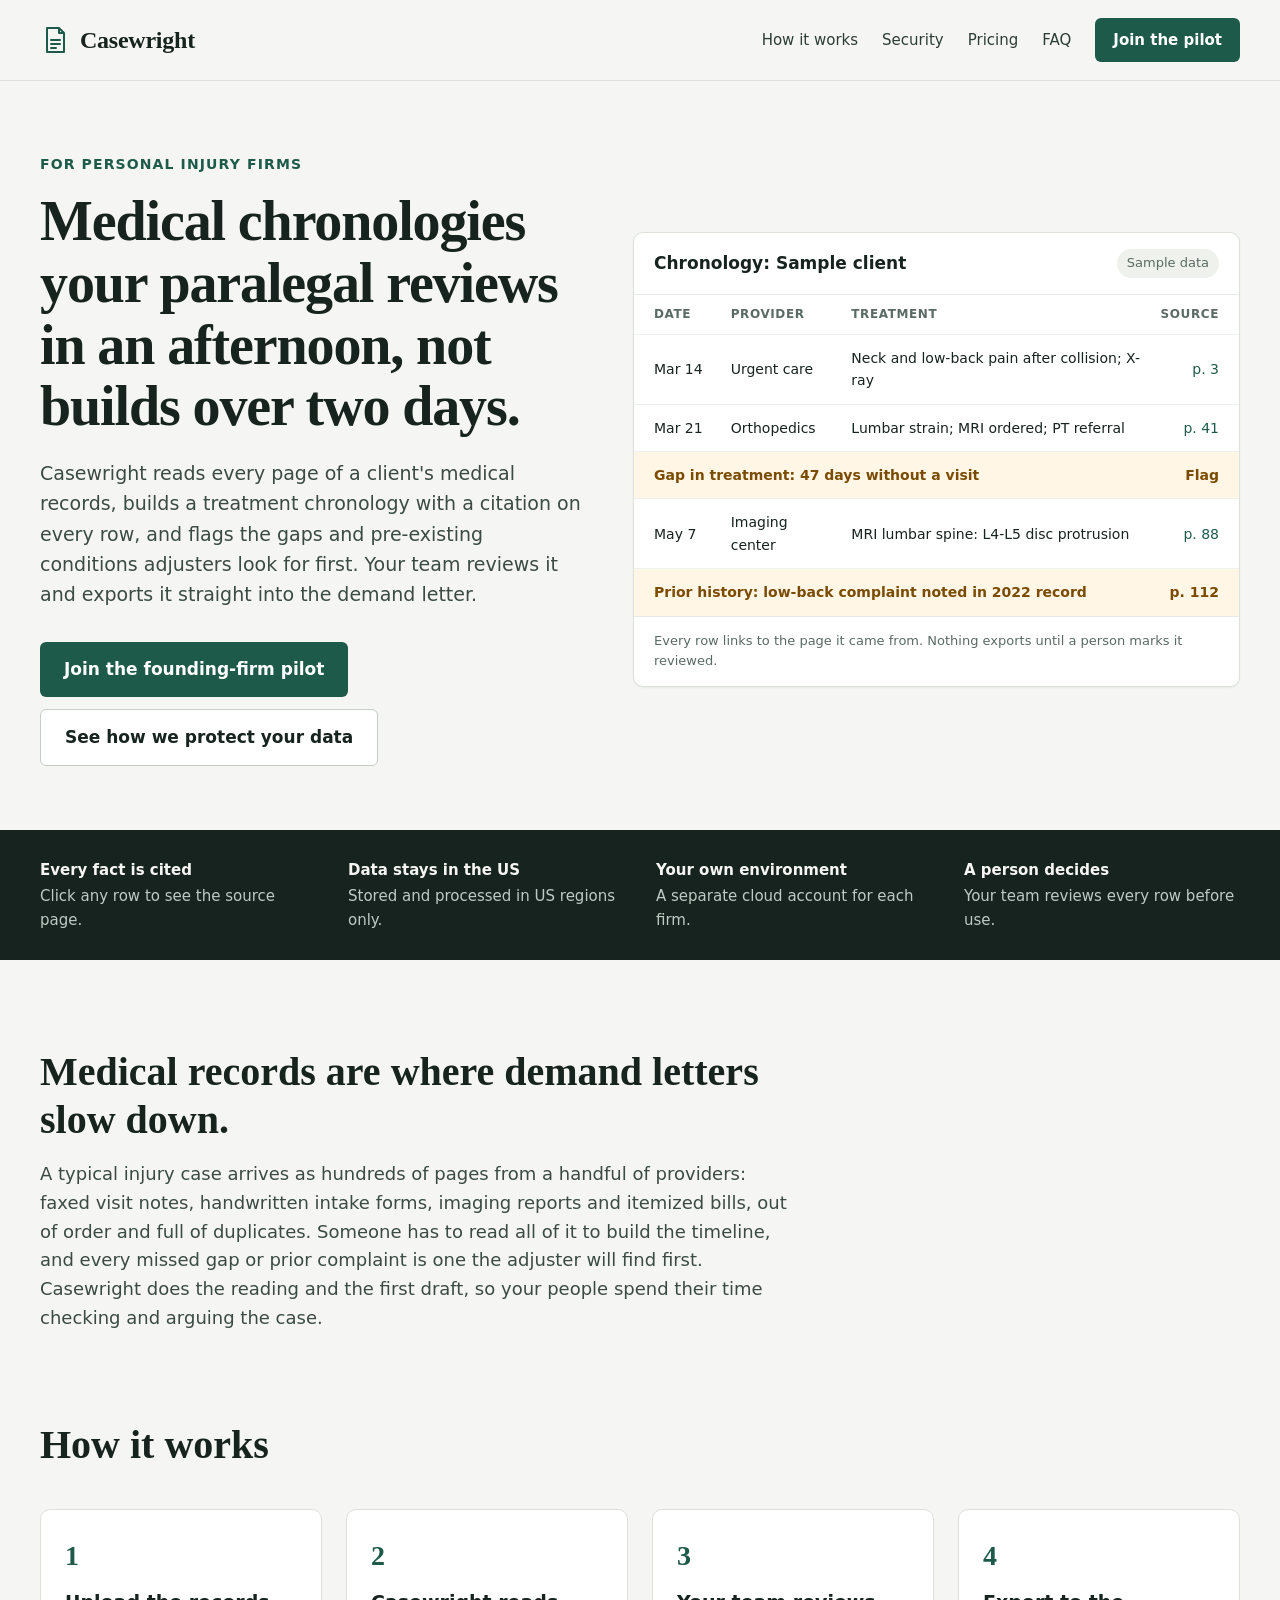
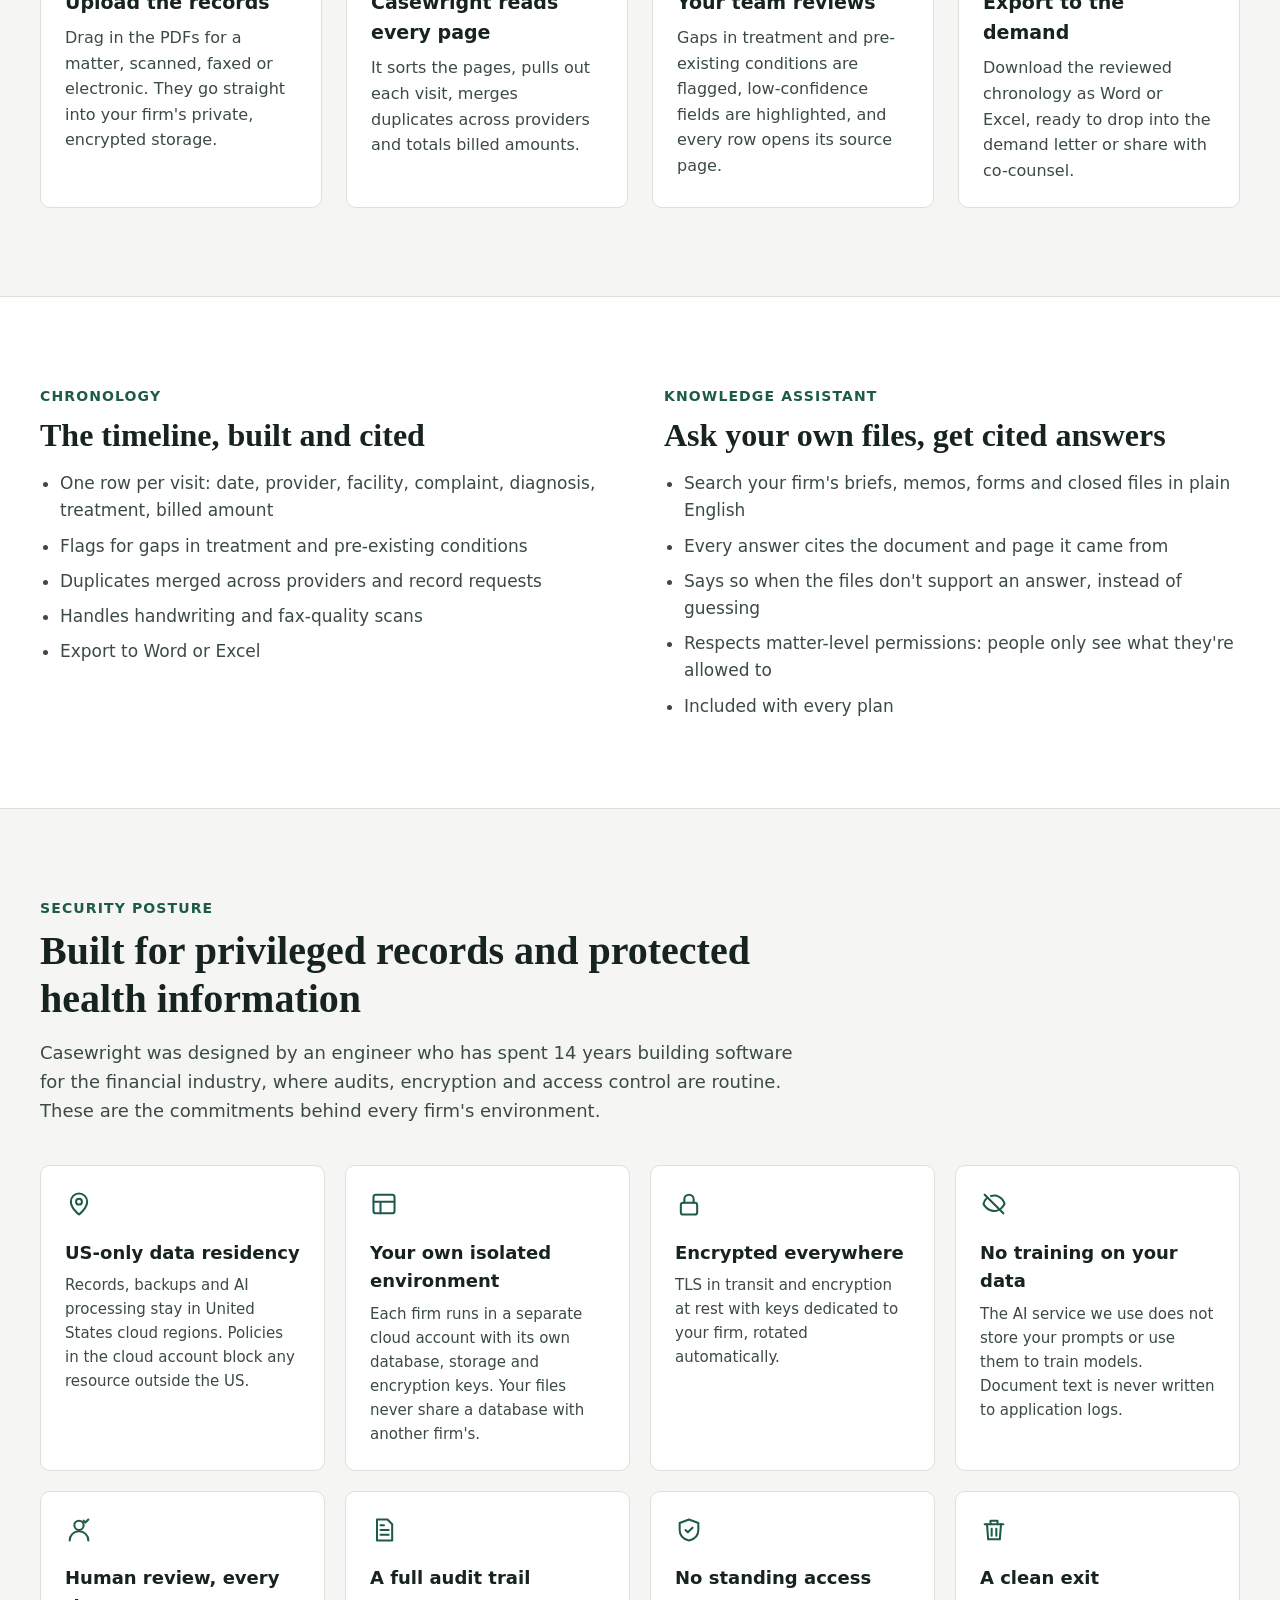
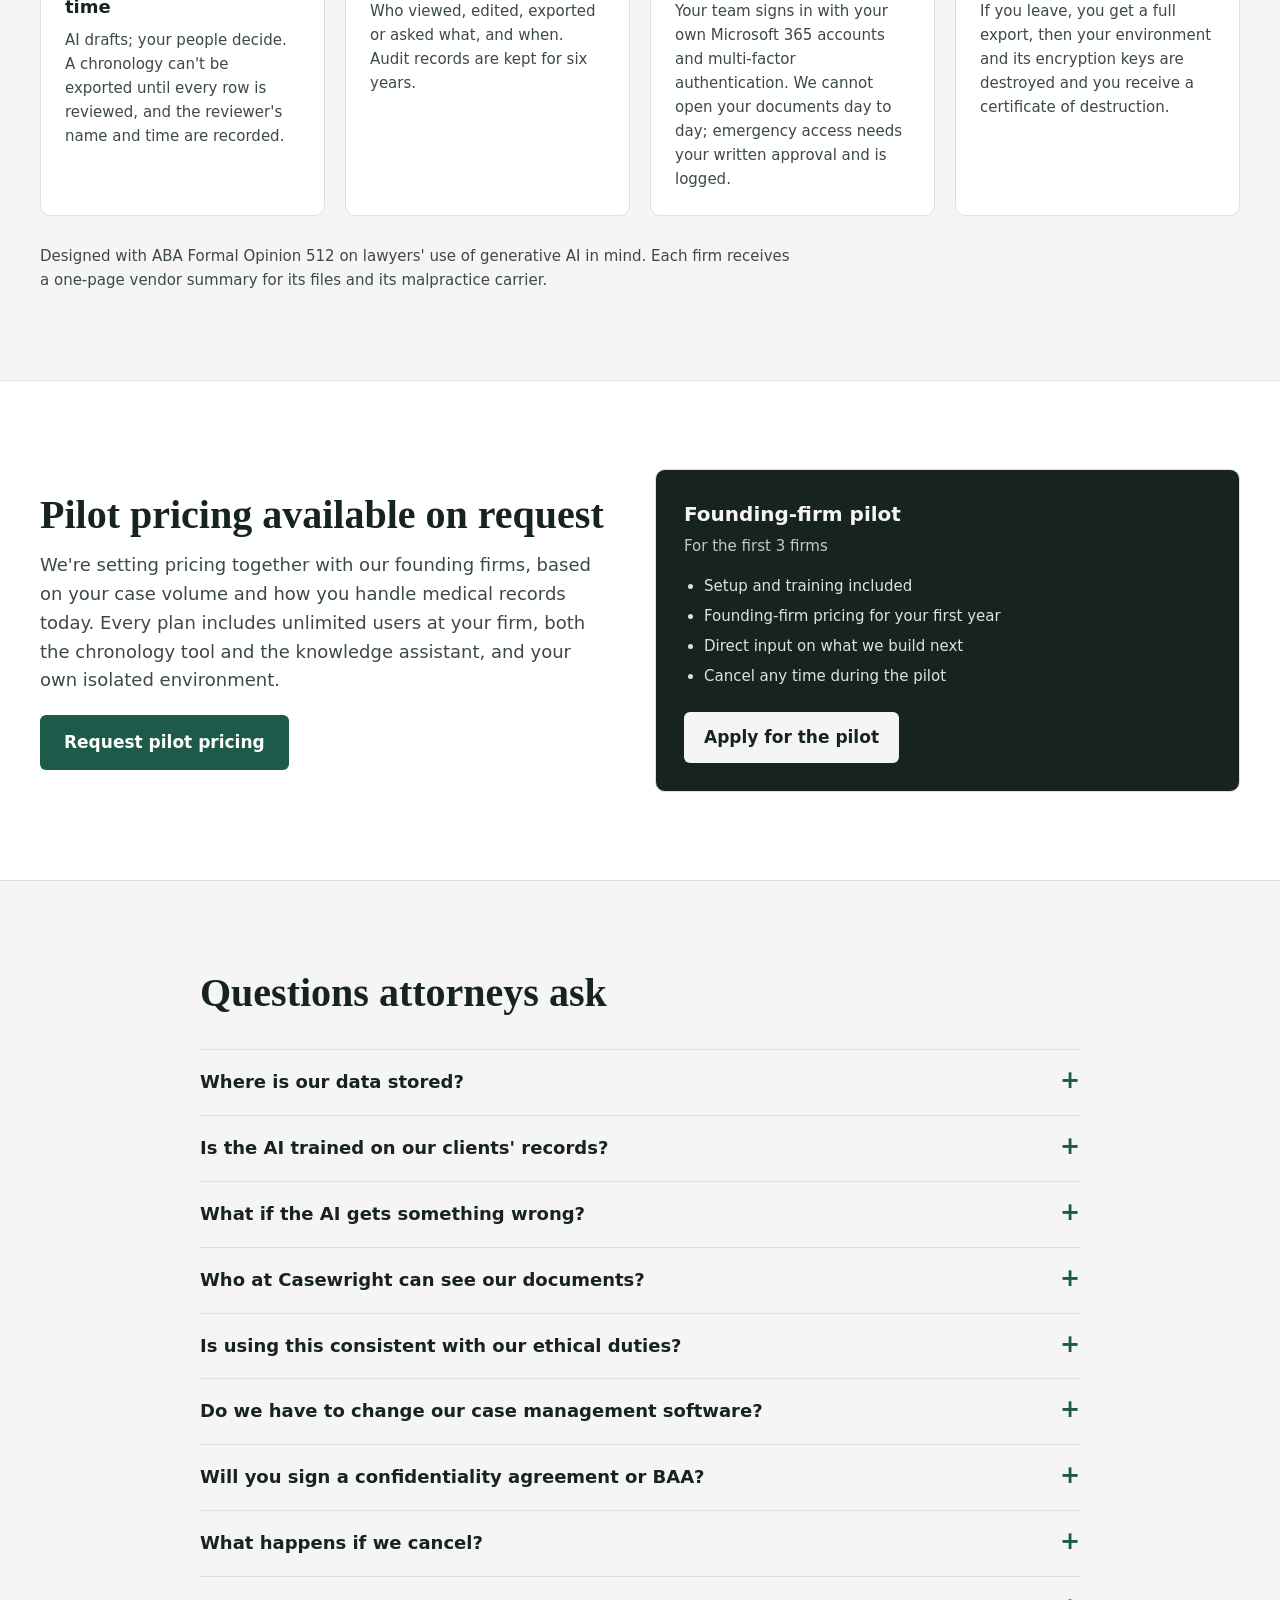
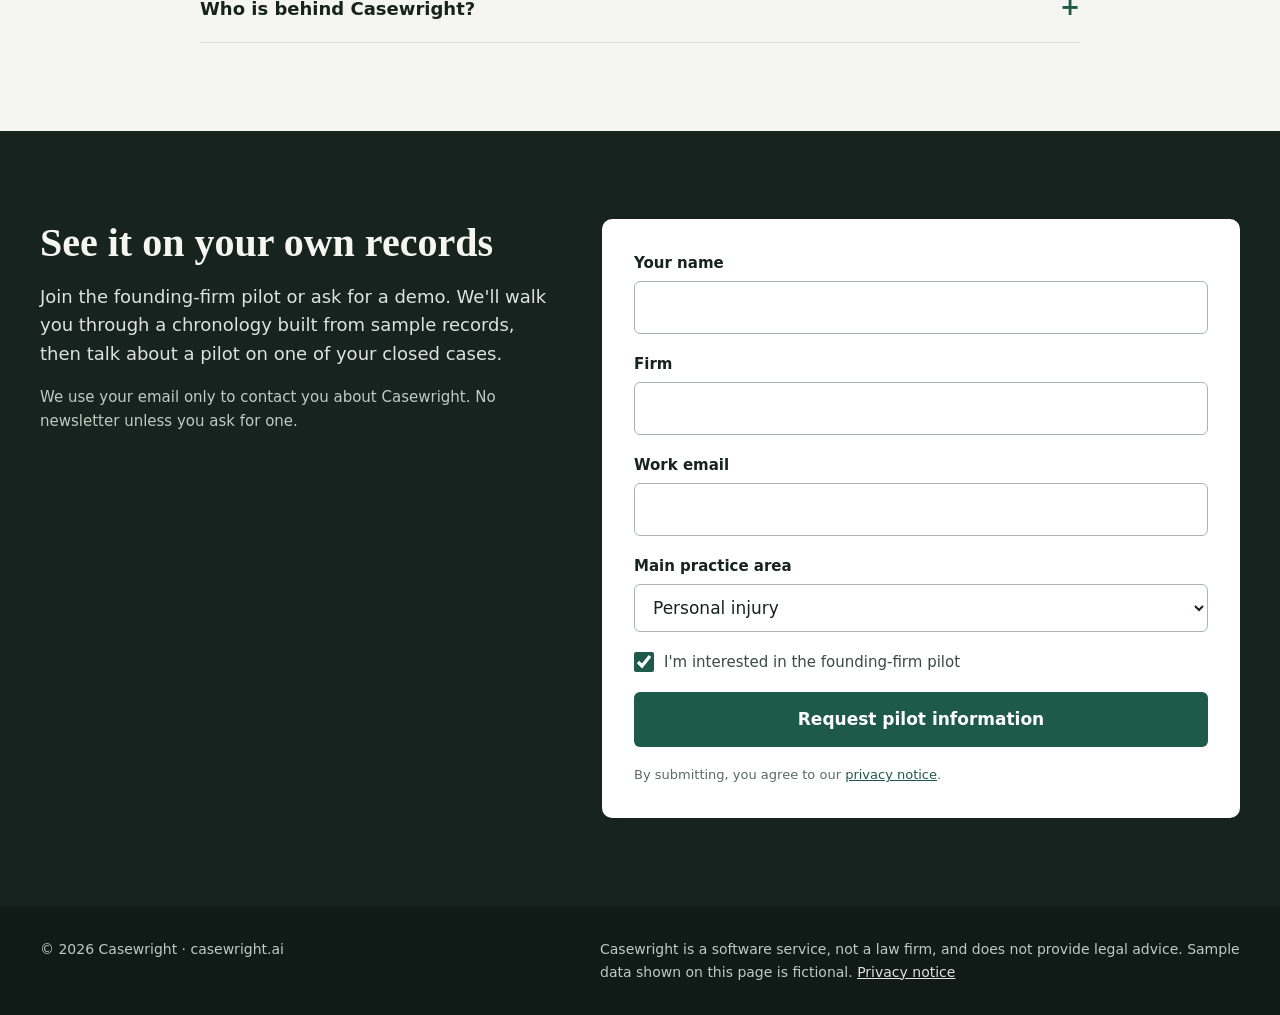
==== index.html @ 988815c7 "Casewright landing page Co-Authored-By: Claude Opus 5.5 (1M context) <noreply@anthropic.com>" ====
<!doctype html>
<html lang="en">
<head>
<meta charset="utf-8">
<meta name="viewport" content="width=device-width, initial-scale=1">
<title>Casewright: medical chronologies for personal injury firms</title>
<meta name="description" content="Casewright turns medical records into a reviewed, cited treatment chronology for personal injury firms, with a private knowledge assistant over your firm's own files. US-only data, an isolated environment per firm.">
<meta http-equiv="Content-Security-Policy" content="default-src 'self'; script-src 'self'; style-src 'self' 'unsafe-inline' https://fonts.googleapis.com; font-src https://fonts.gstatic.com; img-src 'self' data:; connect-src https://formspree.io; form-action https://formspree.io; base-uri 'self'; object-src 'none'; upgrade-insecure-requests">
<meta name="referrer" content="strict-origin-when-cross-origin">
<link rel="canonical" href="https://casewright.ai/">
<link rel="icon" href="assets/favicon.svg" type="image/svg+xml">
<meta property="og:type" content="website">
<meta property="og:url" content="https://casewright.ai/">
<meta property="og:title" content="Casewright: medical chronologies for personal injury firms">
<meta property="og:description" content="A cited, reviewed treatment chronology from your client's medical records, in your firm's own US-only environment.">
<meta name="twitter:card" content="summary">
<link rel="preconnect" href="https://fonts.googleapis.com">
<link rel="preconnect" href="https://fonts.gstatic.com" crossorigin>
<link rel="stylesheet" href="https://fonts.googleapis.com/css2?family=IBM+Plex+Sans:wght@400;500;600&amp;family=IBM+Plex+Serif:wght@500;600&amp;display=swap">
<link rel="stylesheet" href="assets/site.css">
<script src="assets/site.js" defer></script>
</head>
<body>
<a class="skip" href="#top">Skip to content</a>
<div style="width: 100%; min-height: 100vh; background: #F5F6F3; color: #17231F; font-size: 17px; line-height: 1.6">

<!-- Header -->
<header style="background: #F5F6F3; border-bottom: 1px solid #DCE1DA">
<nav aria-label="Main" style="max-width: 1200px; margin: 0 auto; padding: 18px 24px; display: flex; flex-wrap: wrap; align-items: center; justify-content: space-between; gap: 16px">
<a href="#top" style="display: flex; align-items: center; gap: 10px; text-decoration: none; color: #17231F">
<svg width="30" height="30" viewBox="0 0 30 30" fill="none" aria-hidden="true"><path d="M7 3 H19 L24 8 V27 H7 Z" stroke="#1E5A49" stroke-width="2" stroke-linejoin="round"></path><path d="M19 3 V8 H24" stroke="#1E5A49" stroke-width="2" stroke-linejoin="round"></path><path d="M11 15 H20 M11 19 H20 M11 23 H16" stroke="#1E5A49" stroke-width="2" stroke-linecap="round"></path></svg>
<span style="font-family: 'IBM Plex Serif', Georgia, serif; font-size: 24px; font-weight: 600; letter-spacing: -0.01em">Casewright</span>
</a>
<div style="display: flex; flex-wrap: wrap; align-items: center; gap: 8px 24px; font-size: 15px">
<a href="#how" style="text-decoration: none; color: #2E3D38">How it works</a>
<a href="#security" style="text-decoration: none; color: #2E3D38">Security</a>
<a href="#pricing" style="text-decoration: none; color: #2E3D38">Pricing</a>
<a href="#faq" style="text-decoration: none; color: #2E3D38">FAQ</a>
<a href="#signup" style="text-decoration: none; background: #1E5A49; color: #FFFFFF; padding: 10px 18px; border-radius: 6px; font-weight: 600; min-height: 24px">Join the pilot</a>
</div>
</nav>
</header>

<main id="top">

<!-- Hero -->
<section style="max-width: 1200px; margin: 0 auto; padding: 72px 24px 64px; display: flex; flex-wrap: wrap; gap: 48px; align-items: center">
<div style="flex: 1 1 460px; min-width: 0">
<p style="margin: 0 0 16px; font-size: 14px; font-weight: 600; letter-spacing: 0.08em; text-transform: uppercase; color: #1E5A49">For personal injury firms</p>
<h1 style="margin: 0 0 20px; font-family: 'IBM Plex Serif', Georgia, serif; font-size: clamp(36px, 5vw, 56px); line-height: 1.1; font-weight: 600; letter-spacing: -0.02em">Medical chronologies your paralegal reviews in an afternoon, not builds over two days.</h1>
<p style="margin: 0 0 32px; font-size: 19px; color: #3B4A45; max-width: 560px">Casewright reads every page of a client's medical records, builds a treatment chronology with a citation on every row, and flags the gaps and pre-existing conditions adjusters look for first. Your team reviews it and exports it straight into the demand letter.</p>
<div style="display: flex; flex-wrap: wrap; gap: 12px">
<a href="#signup" style="text-decoration: none; background: #1E5A49; color: #FFFFFF; padding: 14px 24px; border-radius: 6px; font-weight: 600; font-size: 17px">Join the founding-firm pilot</a>
<a href="#security" style="text-decoration: none; background: #FFFFFF; color: #17231F; border: 1px solid #C5CDC6; padding: 14px 24px; border-radius: 6px; font-weight: 600; font-size: 17px">See how we protect your data</a>
</div>
</div>

<!-- Sample chronology card -->
<div style="flex: 1 1 520px; min-width: 0; background: #FFFFFF; border: 1px solid #DCE1DA; border-radius: 10px; box-shadow: 0 1px 2px rgba(23,35,31,0.06)">
<div style="display: flex; flex-wrap: wrap; justify-content: space-between; align-items: center; gap: 8px; padding: 16px 20px; border-bottom: 1px solid #E6EAE4">
<div style="font-weight: 600">Chronology: Sample client</div>
<div style="font-size: 13px; color: #5A6A64; background: #EEF1EC; padding: 4px 10px; border-radius: 999px">Sample data</div>
</div>
<div style="overflow-x: auto">
<table style="width: 100%; border-collapse: collapse; font-size: 14px; min-width: 520px">
<thead>
<tr style="text-align: left; color: #5A6A64; font-size: 12px; text-transform: uppercase; letter-spacing: 0.05em">
<th scope="col" style="padding: 10px 20px; font-weight: 600">Date</th>
<th scope="col" style="padding: 10px 8px; font-weight: 600">Provider</th>
<th scope="col" style="padding: 10px 8px; font-weight: 600">Treatment</th>
<th scope="col" style="padding: 10px 20px 10px 8px; font-weight: 600; text-align: right">Source</th>
</tr>
</thead>
<tbody>
<tr style="border-top: 1px solid #EEF1EC">
<td style="padding: 12px 20px; white-space: nowrap">Mar 14</td>
<td style="padding: 12px 8px">Urgent care</td>
<td style="padding: 12px 8px">Neck and low-back pain after collision; X-ray</td>
<td style="padding: 12px 20px 12px 8px; text-align: right; color: #1E5A49; white-space: nowrap">p. 3</td>
</tr>
<tr style="border-top: 1px solid #EEF1EC">
<td style="padding: 12px 20px; white-space: nowrap">Mar 21</td>
<td style="padding: 12px 8px">Orthopedics</td>
<td style="padding: 12px 8px">Lumbar strain; MRI ordered; PT referral</td>
<td style="padding: 12px 20px 12px 8px; text-align: right; color: #1E5A49; white-space: nowrap">p. 41</td>
</tr>
<tr style="border-top: 1px solid #EEF1EC; background: #FFF6E5">
<td style="padding: 12px 20px; white-space: nowrap; color: #7A4B00; font-weight: 600" colspan="3">Gap in treatment: 47 days without a visit</td>
<td style="padding: 12px 20px 12px 8px; text-align: right; color: #7A4B00; white-space: nowrap; font-weight: 600">Flag</td>
</tr>
<tr style="border-top: 1px solid #EEF1EC">
<td style="padding: 12px 20px; white-space: nowrap">May 7</td>
<td style="padding: 12px 8px">Imaging center</td>
<td style="padding: 12px 8px">MRI lumbar spine: L4-L5 disc protrusion</td>
<td style="padding: 12px 20px 12px 8px; text-align: right; color: #1E5A49; white-space: nowrap">p. 88</td>
</tr>
<tr style="border-top: 1px solid #EEF1EC; background: #FFF6E5">
<td style="padding: 12px 20px; white-space: nowrap; color: #7A4B00; font-weight: 600" colspan="3">Prior history: low-back complaint noted in 2022 record</td>
<td style="padding: 12px 20px 12px 8px; text-align: right; color: #7A4B00; white-space: nowrap; font-weight: 600">p. 112</td>
</tr>
</tbody>
</table>
</div>
<div style="padding: 14px 20px; border-top: 1px solid #E6EAE4; font-size: 13px; color: #5A6A64">Every row links to the page it came from. Nothing exports until a person marks it reviewed.</div>
</div>
</section>

<!-- Principles strip -->
<section aria-label="Principles" style="background: #17231F; color: #F5F6F3">
<div style="max-width: 1200px; margin: 0 auto; padding: 28px 24px; display: grid; grid-template-columns: repeat(auto-fit, minmax(220px, 1fr)); gap: 20px 32px; font-size: 15px">
<div><div style="font-weight: 600; margin-bottom: 2px">Every fact is cited</div><div style="color: #BFCAC5">Click any row to see the source page.</div></div>
<div><div style="font-weight: 600; margin-bottom: 2px">Data stays in the US</div><div style="color: #BFCAC5">Stored and processed in US regions only.</div></div>
<div><div style="font-weight: 600; margin-bottom: 2px">Your own environment</div><div style="color: #BFCAC5">A separate cloud account for each firm.</div></div>
<div><div style="font-weight: 600; margin-bottom: 2px">A person decides</div><div style="color: #BFCAC5">Your team reviews every row before use.</div></div>
</div>
</section>

<!-- Problem -->
<section style="max-width: 1200px; margin: 0 auto; padding: 88px 24px 24px">
<div style="max-width: 760px">
<h2 style="margin: 0 0 16px; font-family: 'IBM Plex Serif', Georgia, serif; font-size: clamp(28px, 3.5vw, 40px); line-height: 1.2; font-weight: 600">Medical records are where demand letters slow down.</h2>
<p style="margin: 0; font-size: 18px; color: #3B4A45">A typical injury case arrives as hundreds of pages from a handful of providers: faxed visit notes, handwritten intake forms, imaging reports and itemized bills, out of order and full of duplicates. Someone has to read all of it to build the timeline, and every missed gap or prior complaint is one the adjuster will find first. Casewright does the reading and the first draft, so your people spend their time checking and arguing the case.</p>
</div>
</section>

<!-- How it works -->
<section id="how" style="max-width: 1200px; margin: 0 auto; padding: 64px 24px 88px">
<h2 style="margin: 0 0 40px; font-family: 'IBM Plex Serif', Georgia, serif; font-size: clamp(28px, 3.5vw, 40px); line-height: 1.2; font-weight: 600">How it works</h2>
<ol style="list-style: none; margin: 0; padding: 0; display: grid; grid-template-columns: repeat(auto-fit, minmax(240px, 1fr)); gap: 24px">
<li style="background: #FFFFFF; border: 1px solid #DCE1DA; border-radius: 10px; padding: 24px">
<div style="font-family: 'IBM Plex Serif', Georgia, serif; font-size: 28px; color: #1E5A49; font-weight: 600; margin-bottom: 8px">1</div>
<h3 style="margin: 0 0 8px; font-size: 19px; font-weight: 600">Upload the records</h3>
<p style="margin: 0; color: #3B4A45; font-size: 16px">Drag in the PDFs for a matter, scanned, faxed or electronic. They go straight into your firm's private, encrypted storage.</p>
</li>
<li style="background: #FFFFFF; border: 1px solid #DCE1DA; border-radius: 10px; padding: 24px">
<div style="font-family: 'IBM Plex Serif', Georgia, serif; font-size: 28px; color: #1E5A49; font-weight: 600; margin-bottom: 8px">2</div>
<h3 style="margin: 0 0 8px; font-size: 19px; font-weight: 600">Casewright reads every page</h3>
<p style="margin: 0; color: #3B4A45; font-size: 16px">It sorts the pages, pulls out each visit, merges duplicates across providers and totals billed amounts.</p>
</li>
<li style="background: #FFFFFF; border: 1px solid #DCE1DA; border-radius: 10px; padding: 24px">
<div style="font-family: 'IBM Plex Serif', Georgia, serif; font-size: 28px; color: #1E5A49; font-weight: 600; margin-bottom: 8px">3</div>
<h3 style="margin: 0 0 8px; font-size: 19px; font-weight: 600">Your team reviews</h3>
<p style="margin: 0; color: #3B4A45; font-size: 16px">Gaps in treatment and pre-existing conditions are flagged, low-confidence fields are highlighted, and every row opens its source page.</p>
</li>
<li style="background: #FFFFFF; border: 1px solid #DCE1DA; border-radius: 10px; padding: 24px">
<div style="font-family: 'IBM Plex Serif', Georgia, serif; font-size: 28px; color: #1E5A49; font-weight: 600; margin-bottom: 8px">4</div>
<h3 style="margin: 0 0 8px; font-size: 19px; font-weight: 600">Export to the demand</h3>
<p style="margin: 0; color: #3B4A45; font-size: 16px">Download the reviewed chronology as Word or Excel, ready to drop into the demand letter or share with co-counsel.</p>
</li>
</ol>
</section>

<!-- Two products -->
<section style="background: #FFFFFF; border-top: 1px solid #DCE1DA; border-bottom: 1px solid #DCE1DA">
<div style="max-width: 1200px; margin: 0 auto; padding: 88px 24px; display: grid; grid-template-columns: repeat(auto-fit, minmax(320px, 1fr)); gap: 48px">
<div>
<p style="margin: 0 0 8px; font-size: 14px; font-weight: 600; letter-spacing: 0.08em; text-transform: uppercase; color: #1E5A49">Chronology</p>
<h2 style="margin: 0 0 16px; font-family: 'IBM Plex Serif', Georgia, serif; font-size: 32px; line-height: 1.2; font-weight: 600">The timeline, built and cited</h2>
<ul style="margin: 0; padding: 0 0 0 20px; color: #3B4A45; display: flex; flex-direction: column; gap: 8px">
<li>One row per visit: date, provider, facility, complaint, diagnosis, treatment, billed amount</li>
<li>Flags for gaps in treatment and pre-existing conditions</li>
<li>Duplicates merged across providers and record requests</li>
<li>Handles handwriting and fax-quality scans</li>
<li>Export to Word or Excel</li>
</ul>
</div>
<div>
<p style="margin: 0 0 8px; font-size: 14px; font-weight: 600; letter-spacing: 0.08em; text-transform: uppercase; color: #1E5A49">Knowledge assistant</p>
<h2 style="margin: 0 0 16px; font-family: 'IBM Plex Serif', Georgia, serif; font-size: 32px; line-height: 1.2; font-weight: 600">Ask your own files, get cited answers</h2>
<ul style="margin: 0; padding: 0 0 0 20px; color: #3B4A45; display: flex; flex-direction: column; gap: 8px">
<li>Search your firm's briefs, memos, forms and closed files in plain English</li>
<li>Every answer cites the document and page it came from</li>
<li>Says so when the files don't support an answer, instead of guessing</li>
<li>Respects matter-level permissions: people only see what they're allowed to</li>
<li>Included with every plan</li>
</ul>
</div>
</div>
</section>

<!-- Security -->
<section id="security" style="max-width: 1200px; margin: 0 auto; padding: 88px 24px">
<div style="max-width: 760px; margin-bottom: 40px">
<p style="margin: 0 0 8px; font-size: 14px; font-weight: 600; letter-spacing: 0.08em; text-transform: uppercase; color: #1E5A49">Security posture</p>
<h2 style="margin: 0 0 16px; font-family: 'IBM Plex Serif', Georgia, serif; font-size: clamp(28px, 3.5vw, 40px); line-height: 1.2; font-weight: 600">Built for privileged records and protected health information</h2>
<p style="margin: 0; font-size: 18px; color: #3B4A45">Casewright was designed by an engineer who has spent 14 years building software for the financial industry, where audits, encryption and access control are routine. These are the commitments behind every firm's environment.</p>
</div>
<div style="display: grid; grid-template-columns: repeat(auto-fit, minmax(260px, 1fr)); gap: 20px">
<div style="background: #FFFFFF; border: 1px solid #DCE1DA; border-radius: 10px; padding: 24px">
<svg width="28" height="28" viewBox="0 0 24 24" fill="none" stroke="#1E5A49" stroke-width="1.75" stroke-linecap="round" stroke-linejoin="round" aria-hidden="true"><path d="M12 21s-7-5.5-7-11a7 7 0 0 1 14 0c0 5.5-7 11-7 11z"></path><circle cx="12" cy="10" r="2.5"></circle></svg>
<h3 style="margin: 12px 0 6px; font-size: 18px; font-weight: 600">US-only data residency</h3>
<p style="margin: 0; color: #3B4A45; font-size: 15px">Records, backups and AI processing stay in United States cloud regions. Policies in the cloud account block any resource outside the US.</p>
</div>
<div style="background: #FFFFFF; border: 1px solid #DCE1DA; border-radius: 10px; padding: 24px">
<svg width="28" height="28" viewBox="0 0 24 24" fill="none" stroke="#1E5A49" stroke-width="1.75" stroke-linecap="round" stroke-linejoin="round" aria-hidden="true"><rect x="3" y="4" width="18" height="16" rx="2"></rect><path d="M3 10h18M9 10v10"></path></svg>
<h3 style="margin: 12px 0 6px; font-size: 18px; font-weight: 600">Your own isolated environment</h3>
<p style="margin: 0; color: #3B4A45; font-size: 15px">Each firm runs in a separate cloud account with its own database, storage and encryption keys. Your files never share a database with another firm's.</p>
</div>
<div style="background: #FFFFFF; border: 1px solid #DCE1DA; border-radius: 10px; padding: 24px">
<svg width="28" height="28" viewBox="0 0 24 24" fill="none" stroke="#1E5A49" stroke-width="1.75" stroke-linecap="round" stroke-linejoin="round" aria-hidden="true"><rect x="5" y="11" width="14" height="10" rx="2"></rect><path d="M8 11V8a4 4 0 0 1 8 0v3"></path></svg>
<h3 style="margin: 12px 0 6px; font-size: 18px; font-weight: 600">Encrypted everywhere</h3>
<p style="margin: 0; color: #3B4A45; font-size: 15px">TLS in transit and encryption at rest with keys dedicated to your firm, rotated automatically.</p>
</div>
<div style="background: #FFFFFF; border: 1px solid #DCE1DA; border-radius: 10px; padding: 24px">
<svg width="28" height="28" viewBox="0 0 24 24" fill="none" stroke="#1E5A49" stroke-width="1.75" stroke-linecap="round" stroke-linejoin="round" aria-hidden="true"><path d="M4 4l16 16"></path><path d="M9.5 5.2A9 9 0 0 1 21 12s-1 2-3 3.8M6.2 6.6C4 8.3 3 12 3 12s3 6 9 6c1.4 0 2.6-.3 3.7-.8"></path></svg>
<h3 style="margin: 12px 0 6px; font-size: 18px; font-weight: 600">No training on your data</h3>
<p style="margin: 0; color: #3B4A45; font-size: 15px">The AI service we use does not store your prompts or use them to train models. Document text is never written to application logs.</p>
</div>
<div style="background: #FFFFFF; border: 1px solid #DCE1DA; border-radius: 10px; padding: 24px">
<svg width="28" height="28" viewBox="0 0 24 24" fill="none" stroke="#1E5A49" stroke-width="1.75" stroke-linecap="round" stroke-linejoin="round" aria-hidden="true"><circle cx="12" cy="8" r="4"></circle><path d="M4 21a8 8 0 0 1 16 0"></path><path d="M16 4l1.5 1.5L20 3"></path></svg>
<h3 style="margin: 12px 0 6px; font-size: 18px; font-weight: 600">Human review, every time</h3>
<p style="margin: 0; color: #3B4A45; font-size: 15px">AI drafts; your people decide. A chronology can't be exported until every row is reviewed, and the reviewer's name and time are recorded.</p>
</div>
<div style="background: #FFFFFF; border: 1px solid #DCE1DA; border-radius: 10px; padding: 24px">
<svg width="28" height="28" viewBox="0 0 24 24" fill="none" stroke="#1E5A49" stroke-width="1.75" stroke-linecap="round" stroke-linejoin="round" aria-hidden="true"><path d="M6 3h9l4 4v14H6z"></path><path d="M9 12h7M9 16h7M9 8h3"></path></svg>
<h3 style="margin: 12px 0 6px; font-size: 18px; font-weight: 600">A full audit trail</h3>
<p style="margin: 0; color: #3B4A45; font-size: 15px">Who viewed, edited, exported or asked what, and when. Audit records are kept for six years.</p>
</div>
<div style="background: #FFFFFF; border: 1px solid #DCE1DA; border-radius: 10px; padding: 24px">
<svg width="28" height="28" viewBox="0 0 24 24" fill="none" stroke="#1E5A49" stroke-width="1.75" stroke-linecap="round" stroke-linejoin="round" aria-hidden="true"><path d="M12 3l8 3v6c0 5-3.5 8-8 9-4.5-1-8-4-8-9V6z"></path><path d="M9 12l2 2 4-4"></path></svg>
<h3 style="margin: 12px 0 6px; font-size: 18px; font-weight: 600">No standing access</h3>
<p style="margin: 0; color: #3B4A45; font-size: 15px">Your team signs in with your own Microsoft 365 accounts and multi-factor authentication. We cannot open your documents day to day; emergency access needs your written approval and is logged.</p>
</div>
<div style="background: #FFFFFF; border: 1px solid #DCE1DA; border-radius: 10px; padding: 24px">
<svg width="28" height="28" viewBox="0 0 24 24" fill="none" stroke="#1E5A49" stroke-width="1.75" stroke-linecap="round" stroke-linejoin="round" aria-hidden="true"><path d="M4 7h16M10 11v6M14 11v6"></path><path d="M6 7l1 13h10l1-13M9 7V4h6v3"></path></svg>
<h3 style="margin: 12px 0 6px; font-size: 18px; font-weight: 600">A clean exit</h3>
<p style="margin: 0; color: #3B4A45; font-size: 15px">If you leave, you get a full export, then your environment and its encryption keys are destroyed and you receive a certificate of destruction.</p>
</div>
</div>
<p style="margin: 28px 0 0; font-size: 15px; color: #3B4A45; max-width: 760px">Designed with ABA Formal Opinion 512 on lawyers' use of generative AI in mind. Each firm receives a one-page vendor summary for its files and its malpractice carrier.</p>
</section>

<!-- Pricing -->
<section id="pricing" style="background: #FFFFFF; border-top: 1px solid #DCE1DA; border-bottom: 1px solid #DCE1DA">
<div style="max-width: 1200px; margin: 0 auto; padding: 88px 24px">
<div style="display: flex; flex-wrap: wrap; gap: 48px; align-items: center">
<div style="flex: 1 1 420px; min-width: 0">
<h2 style="margin: 0 0 12px; font-family: 'IBM Plex Serif', Georgia, serif; font-size: clamp(28px, 3.5vw, 40px); line-height: 1.2; font-weight: 600">Pilot pricing available on request</h2>
<p style="margin: 0 0 20px; font-size: 18px; color: #3B4A45">We're setting pricing together with our founding firms, based on your case volume and how you handle medical records today. Every plan includes unlimited users at your firm, both the chronology tool and the knowledge assistant, and your own isolated environment.</p>
<a href="#signup" style="display: inline-block; text-decoration: none; background: #1E5A49; color: #FFFFFF; padding: 14px 24px; border-radius: 6px; font-weight: 600">Request pilot pricing</a>
</div>
<div style="flex: 1 1 380px; min-width: 0; border: 1px solid #DCE1DA; border-radius: 10px; padding: 28px; background: #17231F; color: #F5F6F3">
<h3 style="margin: 0 0 4px; font-size: 20px; font-weight: 600">Founding-firm pilot</h3>
<p style="margin: 0 0 16px; color: #BFCAC5; font-size: 15px">For the first 3 firms</p>
<ul style="margin: 0 0 24px; padding: 0 0 0 20px; color: #DCE3DF; font-size: 15px; display: flex; flex-direction: column; gap: 6px">
<li>Setup and training included</li>
<li>Founding-firm pricing for your first year</li>
<li>Direct input on what we build next</li>
<li>Cancel any time during the pilot</li>
</ul>
<a href="#signup" style="display: inline-block; text-decoration: none; background: #F5F6F3; color: #17231F; padding: 12px 20px; border-radius: 6px; font-weight: 600">Apply for the pilot</a>
</div>
</div>
</div>
</section>

<!-- FAQ -->
<section id="faq" style="max-width: 880px; margin: 0 auto; padding: 88px 24px">
<h2 style="margin: 0 0 32px; font-family: 'IBM Plex Serif', Georgia, serif; font-size: clamp(28px, 3.5vw, 40px); line-height: 1.2; font-weight: 600">Questions attorneys ask</h2>
<div style="border-top: 1px solid #DCE1DA">
<details style="border-bottom: 1px solid #DCE1DA; padding: 18px 0">
<summary style="display: flex; justify-content: space-between; gap: 16px; font-size: 18px; font-weight: 600">Where is our data stored?<span class="faq-plus" aria-hidden="true" style="color: #1E5A49; font-size: 24px; line-height: 1; transition: transform 0.15s">+</span></summary>
<p style="margin: 12px 0 0; color: #3B4A45">In your firm's own cloud account in the United States. Documents, the database and backups stay in US regions, and the AI models we use run only in US regions. Nothing is stored or processed outside the country.</p>
</details>
<details style="border-bottom: 1px solid #DCE1DA; padding: 18px 0">
<summary style="display: flex; justify-content: space-between; gap: 16px; font-size: 18px; font-weight: 600">Is the AI trained on our clients' records?<span class="faq-plus" aria-hidden="true" style="color: #1E5A49; font-size: 24px; line-height: 1; transition: transform 0.15s">+</span></summary>
<p style="margin: 12px 0 0; color: #3B4A45">No. The AI service processes each request and does not store your prompts or use them to train models. Your records are used only to produce your chronologies and answers.</p>
</details>
<details style="border-bottom: 1px solid #DCE1DA; padding: 18px 0">
<summary style="display: flex; justify-content: space-between; gap: 16px; font-size: 18px; font-weight: 600">What if the AI gets something wrong?<span class="faq-plus" aria-hidden="true" style="color: #1E5A49; font-size: 24px; line-height: 1; transition: transform 0.15s">+</span></summary>
<p style="margin: 12px 0 0; color: #3B4A45">That is why every row cites its source page and why nothing exports until a person reviews it. Uncertain fields are highlighted so your reviewer knows where to look. Casewright drafts; your team stays responsible for the work product, as with any paralegal draft.</p>
</details>
<details style="border-bottom: 1px solid #DCE1DA; padding: 18px 0">
<summary style="display: flex; justify-content: space-between; gap: 16px; font-size: 18px; font-weight: 600">Who at Casewright can see our documents?<span class="faq-plus" aria-hidden="true" style="color: #1E5A49; font-size: 24px; line-height: 1; transition: transform 0.15s">+</span></summary>
<p style="margin: 12px 0 0; color: #3B4A45">No one, day to day. Our operating access is set up so we can keep the system running without opening client files. If you ask us to troubleshoot something that requires it, access is time-limited, needs your written approval and is recorded in the audit log.</p>
</details>
<details style="border-bottom: 1px solid #DCE1DA; padding: 18px 0">
<summary style="display: flex; justify-content: space-between; gap: 16px; font-size: 18px; font-weight: 600">Is using this consistent with our ethical duties?<span class="faq-plus" aria-hidden="true" style="color: #1E5A49; font-size: 24px; line-height: 1; transition: transform 0.15s">+</span></summary>
<p style="margin: 12px 0 0; color: #3B4A45">ABA Formal Opinion 512 asks lawyers to understand how an AI tool handles confidential information and to review its output. We give you a plain-English vendor summary covering where data lives, who can access it and how output is reviewed. Whether a tool fits your obligations is your firm's judgment; we are not a law firm and don't give legal advice.</p>
</details>
<details style="border-bottom: 1px solid #DCE1DA; padding: 18px 0">
<summary style="display: flex; justify-content: space-between; gap: 16px; font-size: 18px; font-weight: 600">Do we have to change our case management software?<span class="faq-plus" aria-hidden="true" style="color: #1E5A49; font-size: 24px; line-height: 1; transition: transform 0.15s">+</span></summary>
<p style="margin: 12px 0 0; color: #3B4A45">No. Casewright works alongside whatever you use today. Chronologies export to Word and Excel, and integrations with practice management systems are on the roadmap, shaped by our pilot firms.</p>
</details>
<details style="border-bottom: 1px solid #DCE1DA; padding: 18px 0">
<summary style="display: flex; justify-content: space-between; gap: 16px; font-size: 18px; font-weight: 600">Will you sign a confidentiality agreement or BAA?<span class="faq-plus" aria-hidden="true" style="color: #1E5A49; font-size: 24px; line-height: 1; transition: transform 0.15s">+</span></summary>
<p style="margin: 12px 0 0; color: #3B4A45">Yes. Every firm gets a written confidentiality agreement, and a business associate agreement where HIPAA applies to your practice. You own your data; we hold it on your behalf.</p>
</details>
<details style="border-bottom: 1px solid #DCE1DA; padding: 18px 0">
<summary style="display: flex; justify-content: space-between; gap: 16px; font-size: 18px; font-weight: 600">What happens if we cancel?<span class="faq-plus" aria-hidden="true" style="color: #1E5A49; font-size: 24px; line-height: 1; transition: transform 0.15s">+</span></summary>
<p style="margin: 12px 0 0; color: #3B4A45">You receive a complete export of your documents and chronologies. Then we delete your environment and destroy its encryption keys, so any remaining backups become unreadable, and we send you a certificate of destruction.</p>
</details>
<details style="border-bottom: 1px solid #DCE1DA; padding: 18px 0">
<summary style="display: flex; justify-content: space-between; gap: 16px; font-size: 18px; font-weight: 600">Who is behind Casewright?<span class="faq-plus" aria-hidden="true" style="color: #1E5A49; font-size: 24px; line-height: 1; transition: transform 0.15s">+</span></summary>
<p style="margin: 12px 0 0; color: #3B4A45">Casewright is built by Anson Smith, a software engineering leader with 14 years of experience building secure systems in financial technology. We serve firms across the United States, and you get a direct line to the person who built it, not a ticket queue.</p>
</details>
</div>
</section>

<!-- Signup -->
<section id="signup" style="background: #17231F; color: #F5F6F3">
<div style="max-width: 1200px; margin: 0 auto; padding: 88px 24px; display: flex; flex-wrap: wrap; gap: 48px; align-items: flex-start">
<div style="flex: 1 1 380px; min-width: 0">
<h2 style="margin: 0 0 16px; font-family: 'IBM Plex Serif', Georgia, serif; font-size: clamp(28px, 3.5vw, 40px); line-height: 1.2; font-weight: 600">See it on your own records</h2>
<p style="margin: 0 0 16px; font-size: 18px; color: #DCE3DF">Join the founding-firm pilot or ask for a demo. We'll walk you through a chronology built from sample records, then talk about a pilot on one of your closed cases.</p>
<p style="margin: 0; font-size: 15px; color: #BFCAC5">We use your email only to contact you about Casewright. No newsletter unless you ask for one.</p>
</div>
<div style="flex: 1 1 440px; min-width: 0; background: #FFFFFF; color: #17231F; border-radius: 10px; padding: 32px">
<div id="signup-thanks" role="status" tabindex="-1" hidden>
<h3 style="margin: 0 0 8px; font-size: 22px; font-weight: 600">Thanks<span id="thanks-name"></span>.</h3>
<p style="margin: 0; color: #3B4A45">We'll be in touch within one business day.</p>
</div>
<form id="signup-form" action="https://formspree.io/f/mnppowzg" method="POST" novalidate style="display: flex; flex-direction: column; gap: 18px">
<div style="display: flex; flex-direction: column; gap: 6px">
<label for="su-name" style="font-weight: 600; font-size: 15px">Your name</label>
<input id="su-name" name="name" type="text" autocomplete="name" required style="font: inherit; padding: 12px 14px; border: 1px solid #A9B4AE; border-radius: 6px; color: #17231F; background: #FFFFFF">
</div>
<div style="display: flex; flex-direction: column; gap: 6px">
<label for="su-firm" style="font-weight: 600; font-size: 15px">Firm</label>
<input id="su-firm" name="firm" type="text" autocomplete="organization" required style="font: inherit; padding: 12px 14px; border: 1px solid #A9B4AE; border-radius: 6px; color: #17231F; background: #FFFFFF">
</div>
<div style="display: flex; flex-direction: column; gap: 6px">
<label for="su-email" style="font-weight: 600; font-size: 15px">Work email</label>
<input id="su-email" name="email" type="email" autocomplete="email" required aria-describedby="su-error" style="font: inherit; padding: 12px 14px; border: 1px solid #A9B4AE; border-radius: 6px; color: #17231F; background: #FFFFFF">
</div>
<div style="display: flex; flex-direction: column; gap: 6px">
<label for="su-area" style="font-weight: 600; font-size: 15px">Main practice area</label>
<select id="su-area" name="practice_area" style="font: inherit; padding: 12px 14px; border: 1px solid #A9B4AE; border-radius: 6px; color: #17231F; background: #FFFFFF; min-height: 48px">
<option>Personal injury</option>
<option>Medical malpractice</option>
<option>Workers' compensation</option>
<option>Insurance defense</option>
<option>Other</option>
</select>
</div>
<label style="display: flex; gap: 10px; align-items: flex-start; font-size: 15px; color: #3B4A45; cursor: pointer">
<input type="checkbox" name="pilot_interest" value="yes" checked style="width: 20px; height: 20px; margin: 2px 0 0; accent-color: #1E5A49">
<span>I'm interested in the founding-firm pilot</span>
</label>
<div class="hp" aria-hidden="true"><label for="su-website">Leave this field empty</label><input id="su-website" type="text" name="_gotcha" tabindex="-1" autocomplete="off"></div>
<p id="su-error" role="alert" style="margin: 0; color: #A32020; font-weight: 600; font-size: 15px" hidden></p>
<button id="su-submit" type="submit" style="font: inherit; font-weight: 600; font-size: 17px; background: #1E5A49; color: #FFFFFF; border: none; padding: 14px 20px; border-radius: 6px; cursor: pointer; min-height: 48px">Request pilot information</button>
<p style="margin: 0; font-size: 13px; color: #5A6A64">By submitting, you agree to our <a href="privacy.html">privacy notice</a>.</p>
</form>
</div>
</div>
</section>

</main>

<footer style="background: #101A17; color: #BFCAC5; font-size: 14px">
<div style="max-width: 1200px; margin: 0 auto; padding: 32px 24px; display: flex; flex-wrap: wrap; justify-content: space-between; gap: 12px 32px">
<div>&#169; 2026 Casewright &#183; casewright.ai</div>
<div style="max-width: 640px">Casewright is a software service, not a law firm, and does not provide legal advice. Sample data shown on this page is fictional. <a href="privacy.html" style="color: #DCE3DF">Privacy notice</a></div>
</div>
</footer>

</div>
</body>
</html>
---- assets/site.css ----
/* Page basics; section styling is inline in index.html (exported from the design canvas). */
html { scroll-behavior: smooth; }
@media (prefers-reduced-motion: reduce) { html { scroll-behavior: auto; } }
body { margin: 0; background: #F5F6F3; font-family: 'IBM Plex Sans', system-ui, sans-serif; color: #17231F; }
a { color: #1E5A49; }
a:hover { color: #123A2F; }
summary { cursor: pointer; list-style: none; }
summary::-webkit-details-marker { display: none; }
details[open] .faq-plus { transform: rotate(45deg); }
input:focus, select:focus, button:focus-visible, a:focus-visible, summary:focus-visible {
  outline: 3px solid #8FBFAF;
  outline-offset: 2px;
}
button[disabled] { opacity: 0.7; cursor: progress; }

/* Skip link, visible on keyboard focus */
.skip { position: absolute; left: 16px; top: -48px; background: #17231F; color: #FFFFFF; padding: 10px 16px; border-radius: 6px; z-index: 10; }
.skip:focus { top: 12px; color: #FFFFFF; }

/* Spam honeypot, hidden from people */
.hp { position: absolute; left: -10000px; width: 1px; height: 1px; overflow: hidden; }
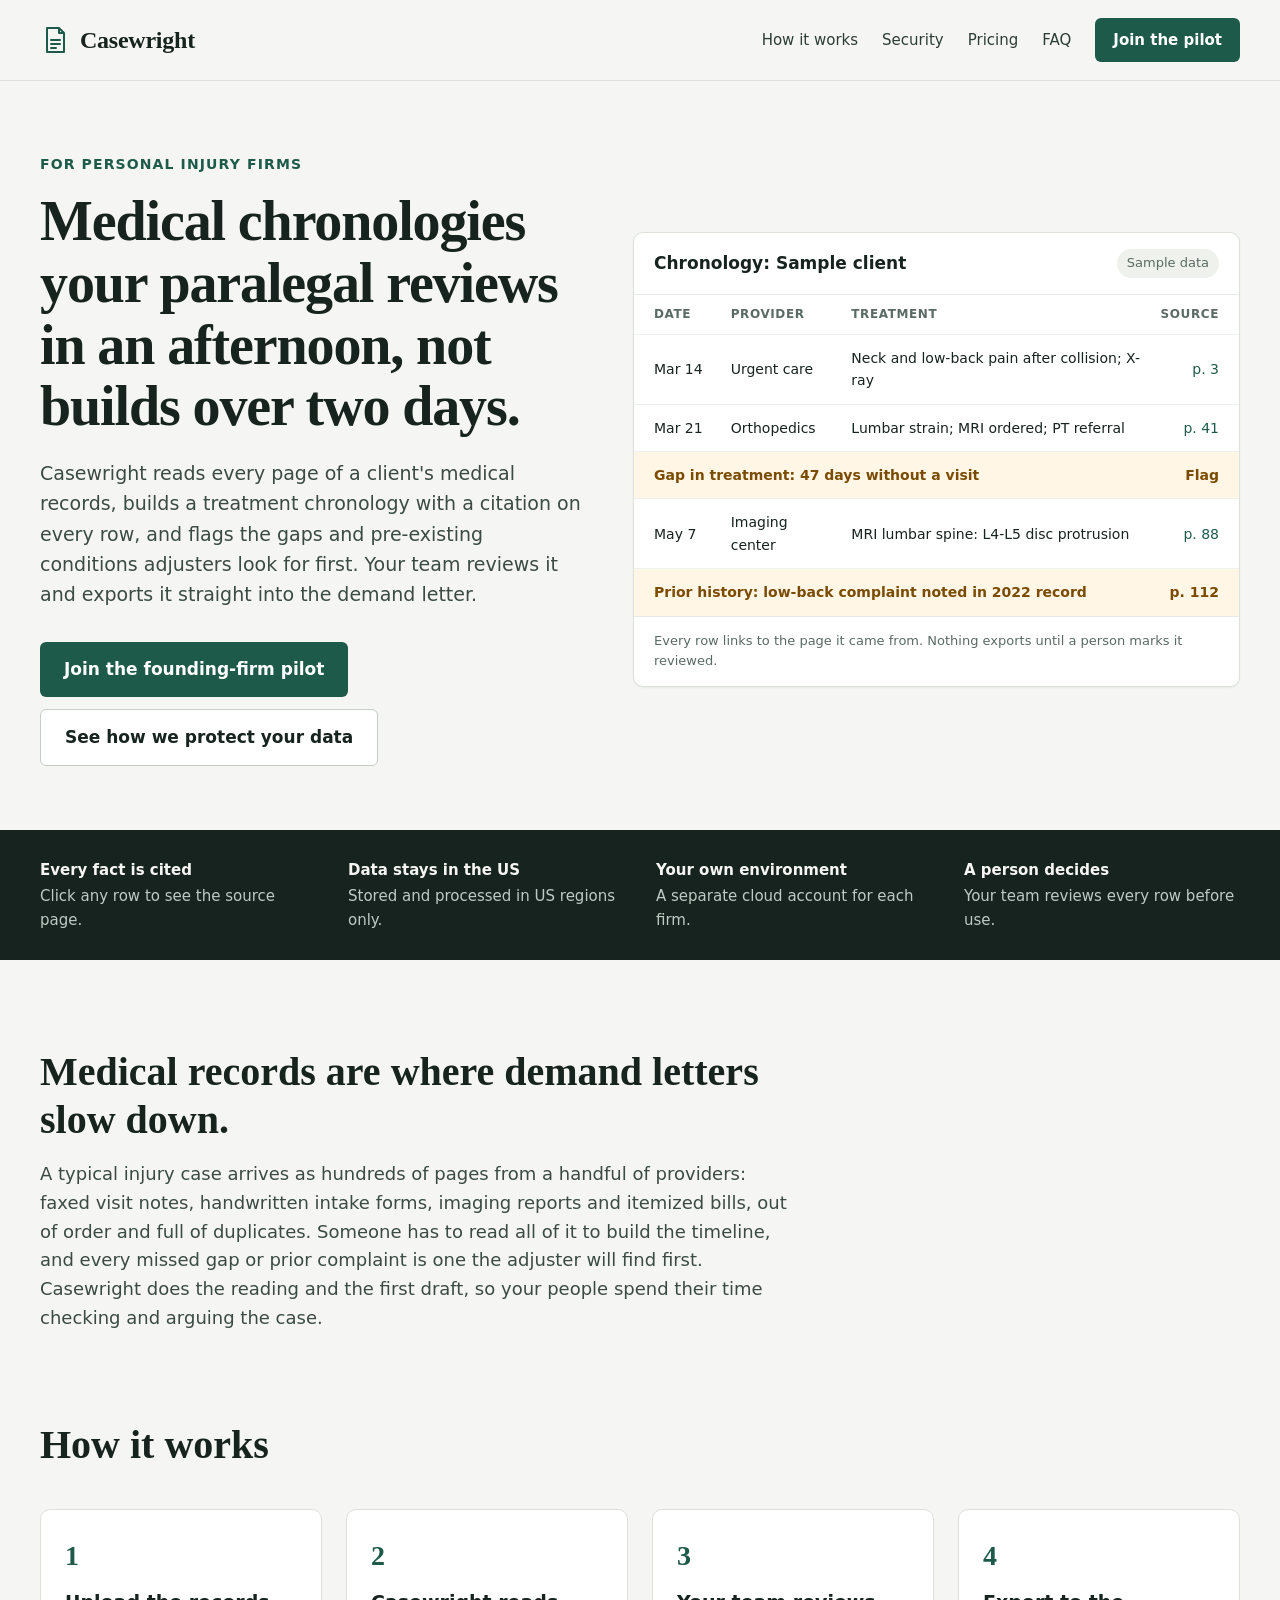
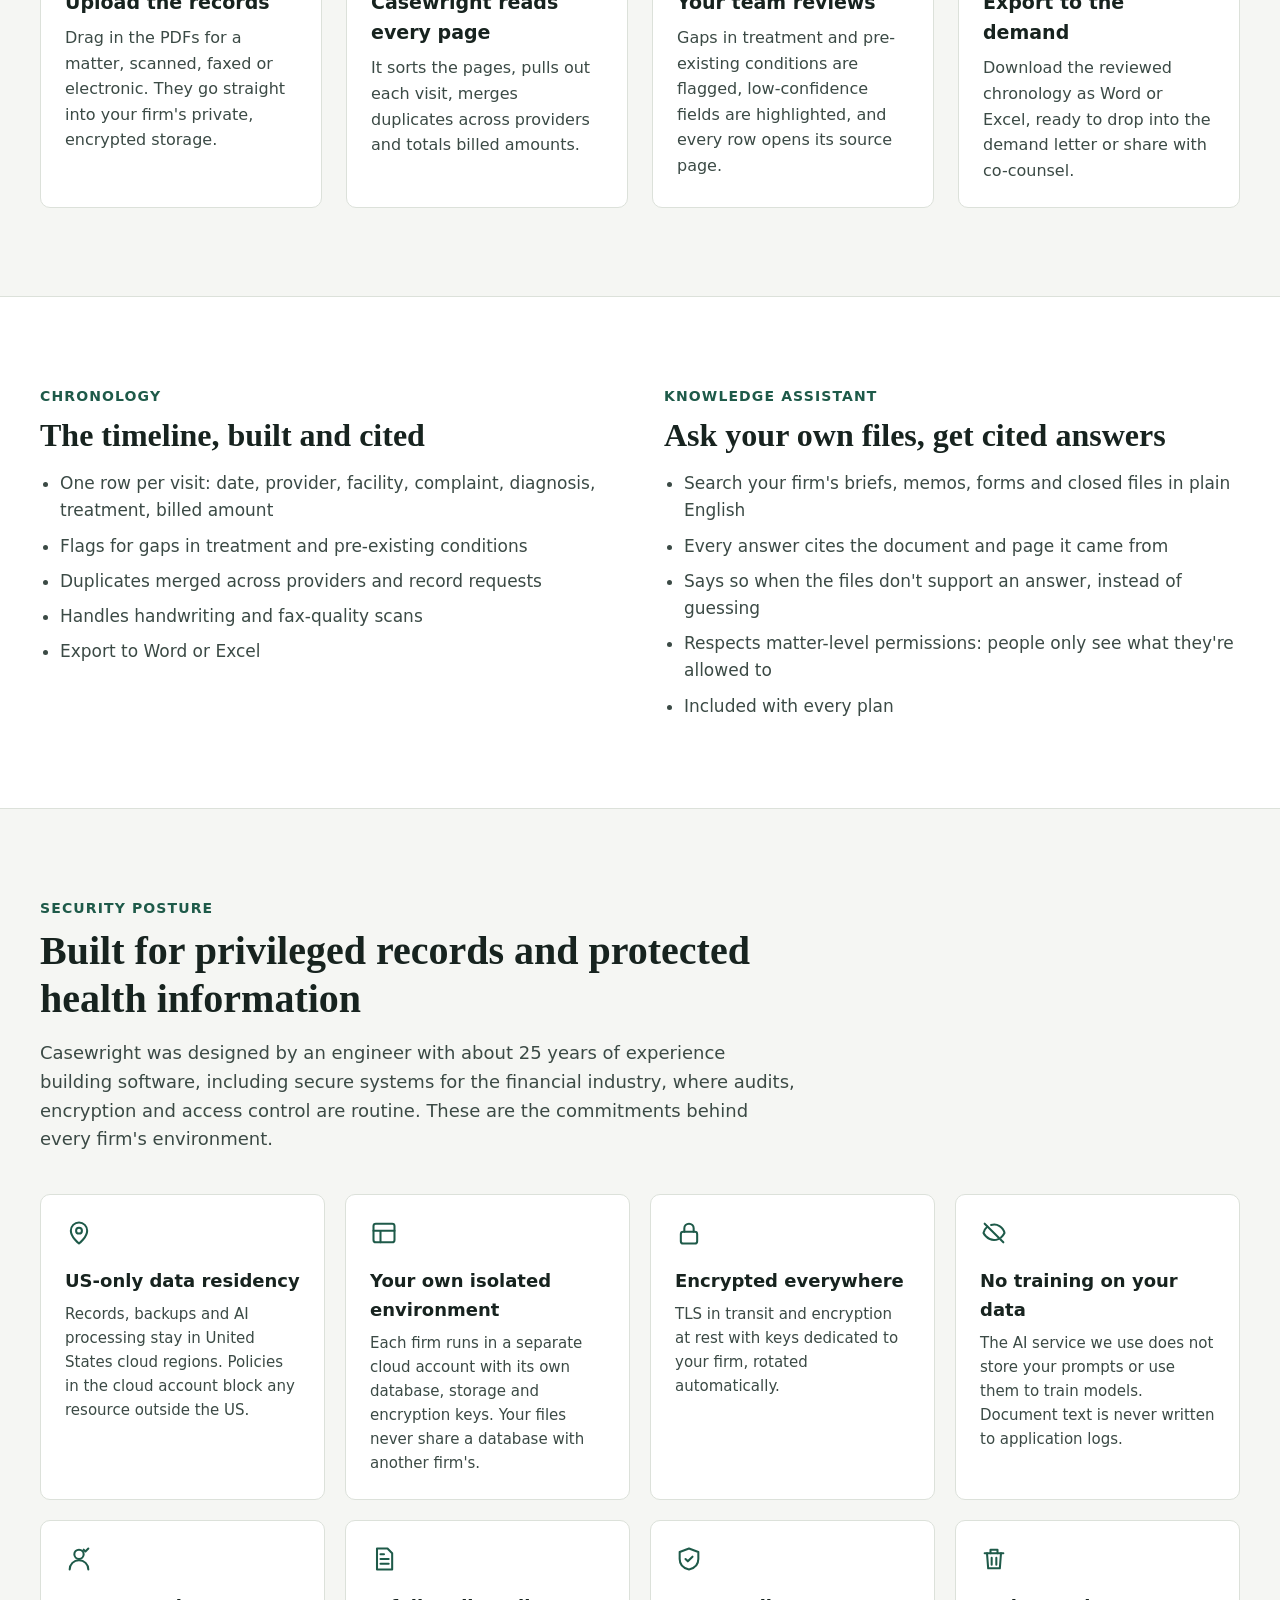
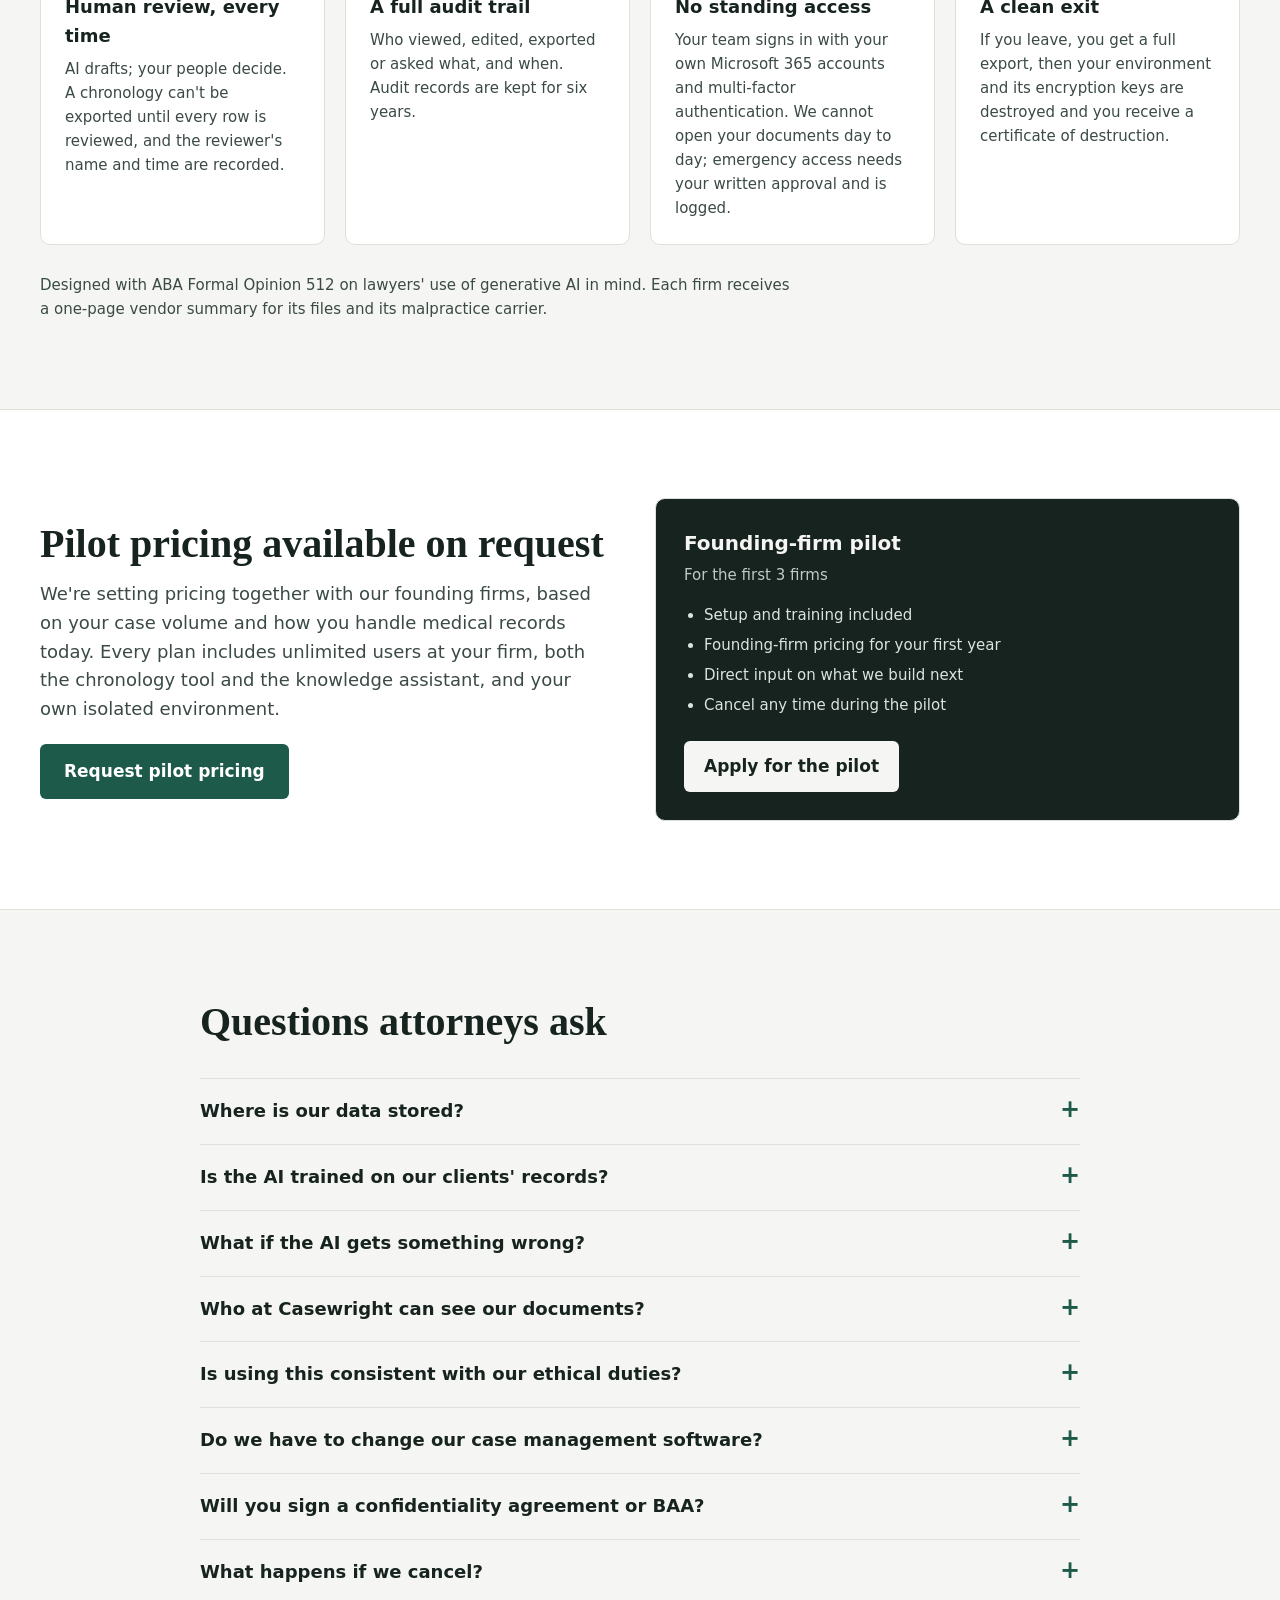
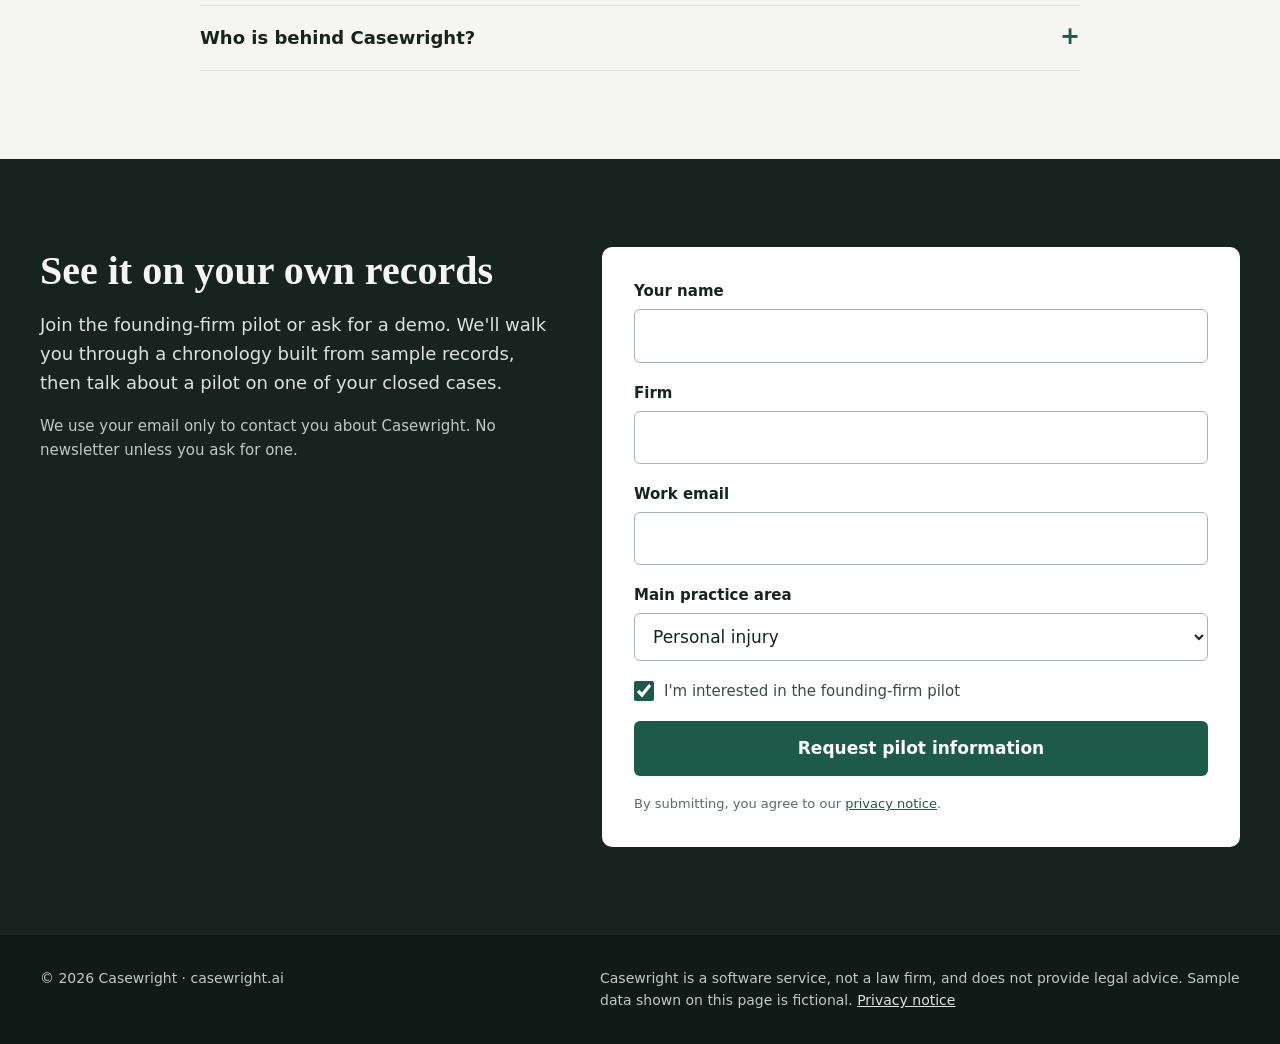
==== commit 98eae1ad: "Update founder experience to about 25 years Co-Authored-By: Claude Opus 5.5 (1M context) <noreply@an" ====
--- a/index.html
+++ b/index.html
@@ -183,7 +183,7 @@
 <div style="max-width: 760px; margin-bottom: 40px">
 <p style="margin: 0 0 8px; font-size: 14px; font-weight: 600; letter-spacing: 0.08em; text-transform: uppercase; color: #1E5A49">Security posture</p>
 <h2 style="margin: 0 0 16px; font-family: 'IBM Plex Serif', Georgia, serif; font-size: clamp(28px, 3.5vw, 40px); line-height: 1.2; font-weight: 600">Built for privileged records and protected health information</h2>
-<p style="margin: 0; font-size: 18px; color: #3B4A45">Casewright was designed by an engineer who has spent 14 years building software for the financial industry, where audits, encryption and access control are routine. These are the commitments behind every firm's environment.</p>
+<p style="margin: 0; font-size: 18px; color: #3B4A45">Casewright was designed by an engineer with about 25 years of experience building software, including secure systems for the financial industry, where audits, encryption and access control are routine. These are the commitments behind every firm's environment.</p>
 </div>
 <div style="display: grid; grid-template-columns: repeat(auto-fit, minmax(260px, 1fr)); gap: 20px">
 <div style="background: #FFFFFF; border: 1px solid #DCE1DA; border-radius: 10px; padding: 24px">
@@ -292,7 +292,7 @@
 </details>
 <details style="border-bottom: 1px solid #DCE1DA; padding: 18px 0">
 <summary style="display: flex; justify-content: space-between; gap: 16px; font-size: 18px; font-weight: 600">Who is behind Casewright?<span class="faq-plus" aria-hidden="true" style="color: #1E5A49; font-size: 24px; line-height: 1; transition: transform 0.15s">+</span></summary>
-<p style="margin: 12px 0 0; color: #3B4A45">Casewright is built by Anson Smith, a software engineering leader with 14 years of experience building secure systems in financial technology. We serve firms across the United States, and you get a direct line to the person who built it, not a ticket queue.</p>
+<p style="margin: 12px 0 0; color: #3B4A45">Casewright is built by a software engineering leader with about 25 years of experience building software, including secure systems for the financial industry. We serve firms across the United States, and you get a direct line to the person who built it, not a ticket queue.</p>
 </details>
 </div>
 </section>
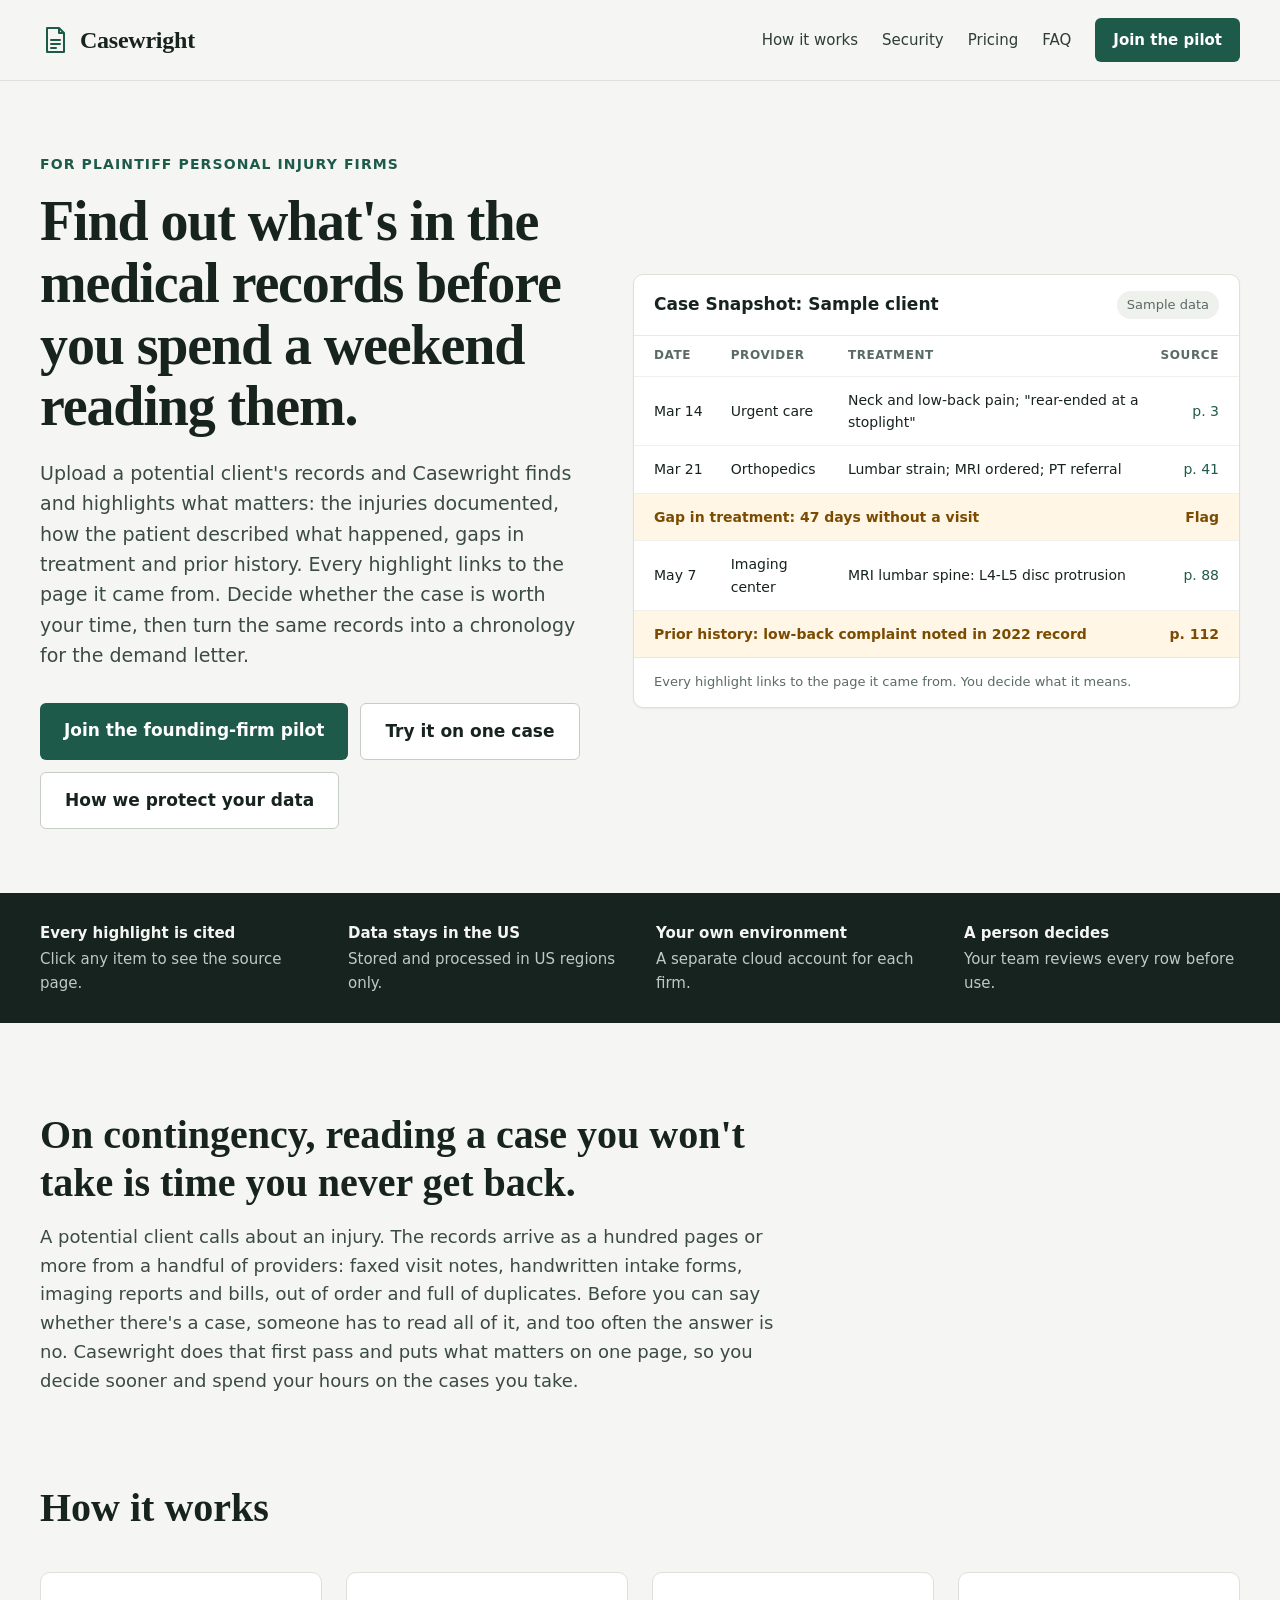
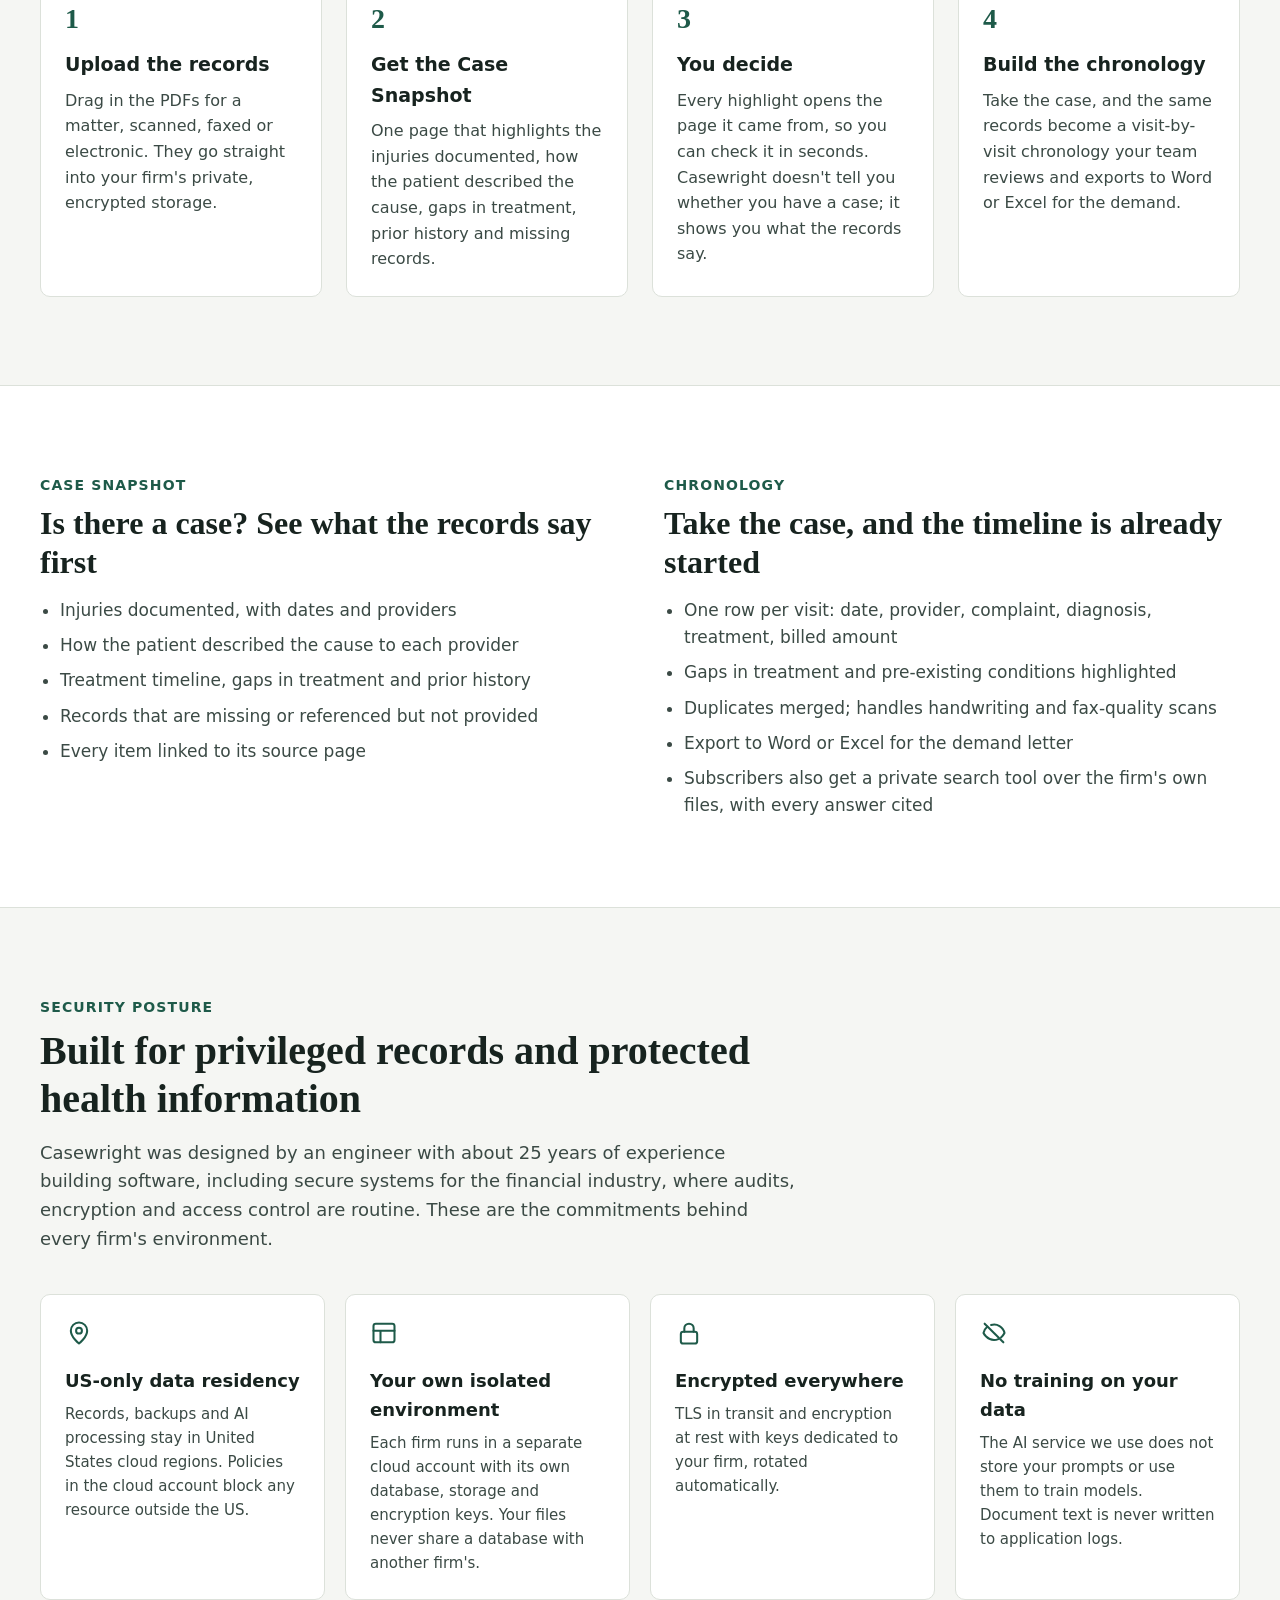
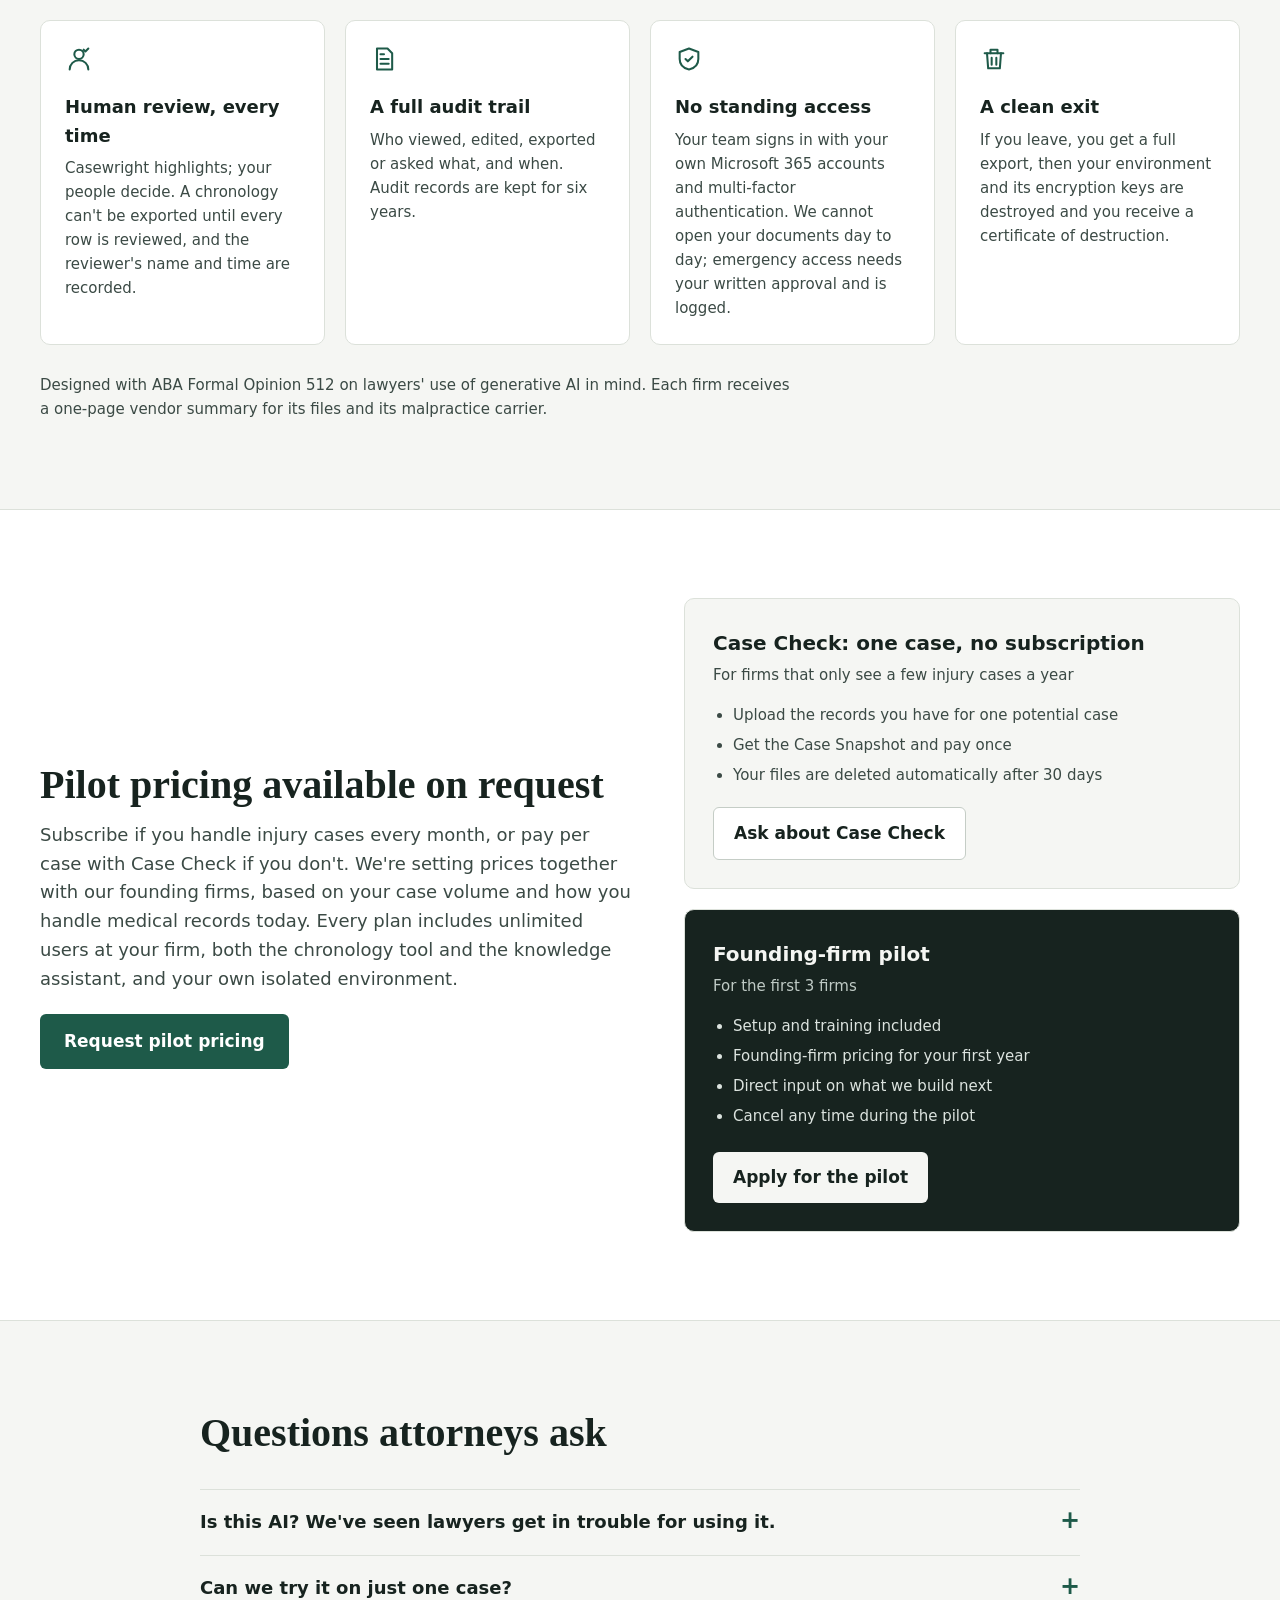
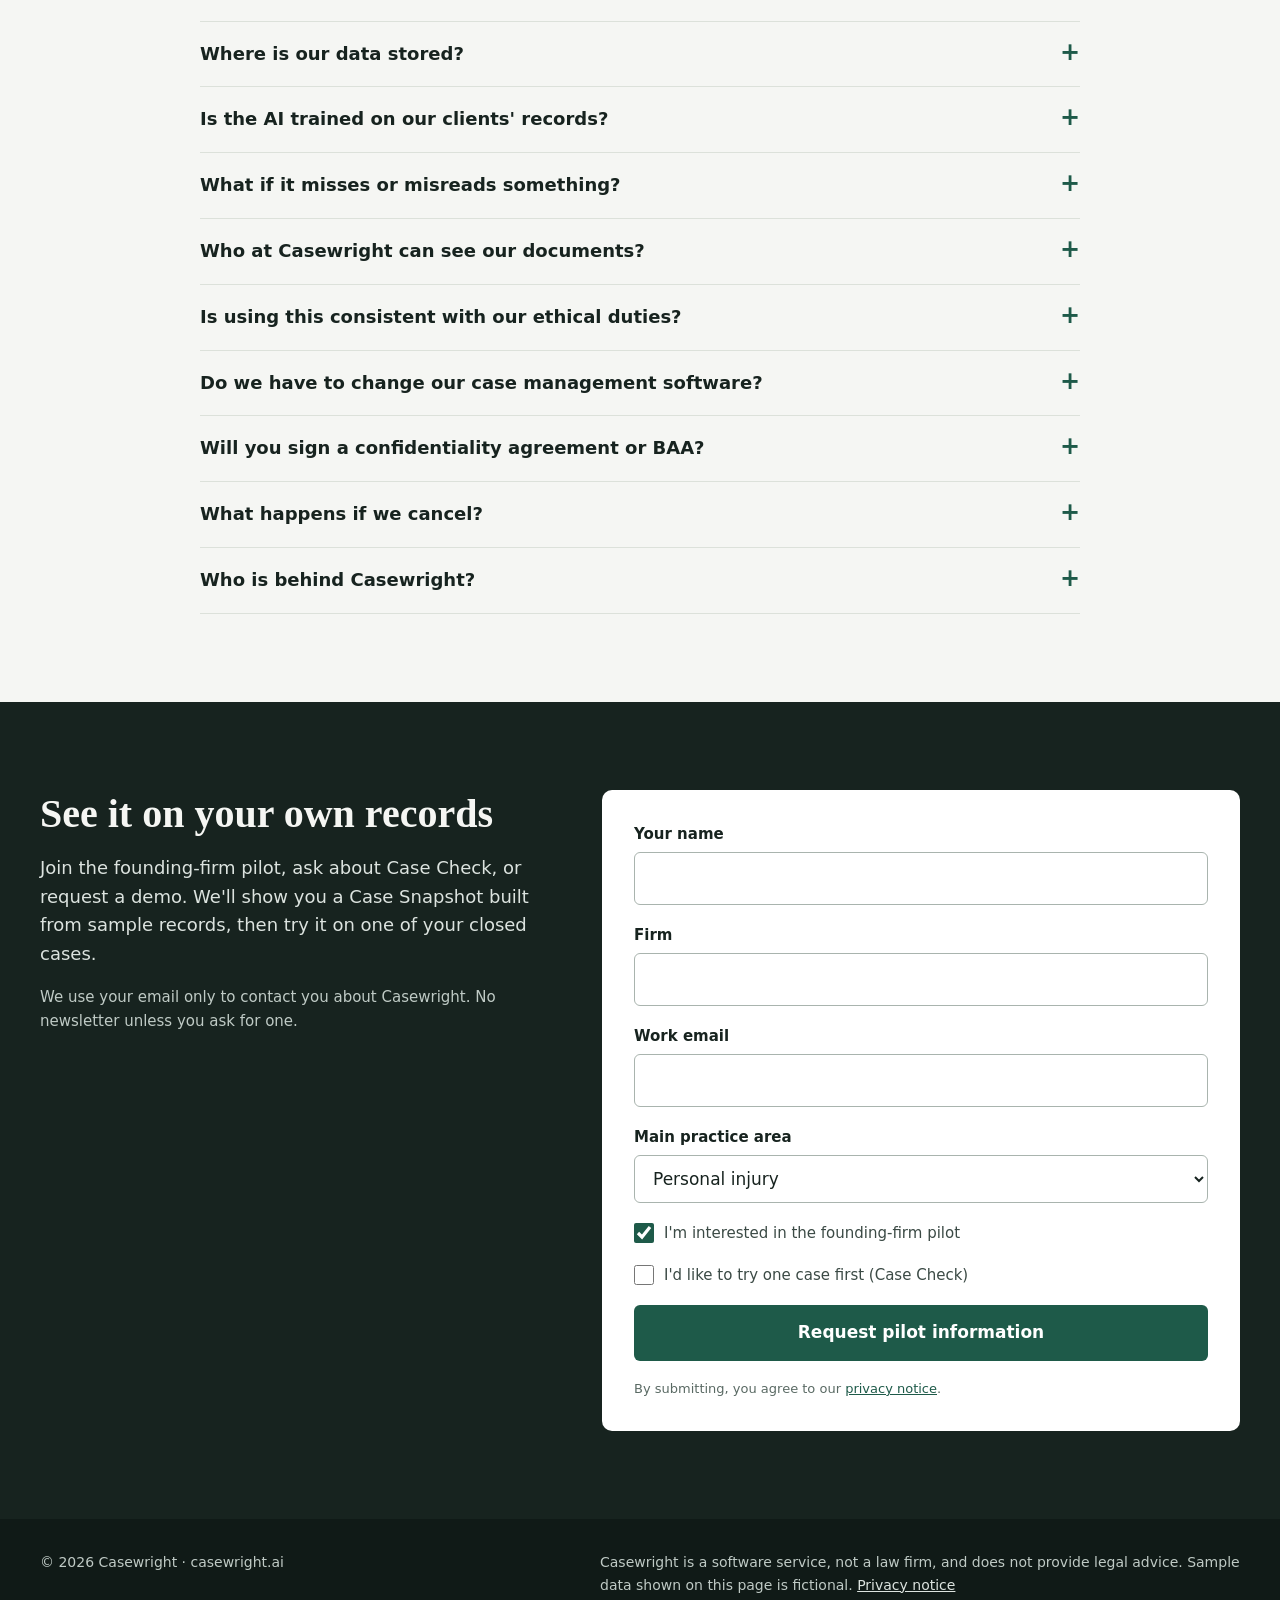
==== commit f076ddcd: "Update landing page copy: Case Snapshot and Case Check Co-Authored-By: Claude Opus 5.5 (1M context) " ====
--- a/index.html
+++ b/index.html
@@ -3,16 +3,16 @@
 <head>
 <meta charset="utf-8">
 <meta name="viewport" content="width=device-width, initial-scale=1">
-<title>Casewright: medical chronologies for personal injury firms</title>
-<meta name="description" content="Casewright turns medical records into a reviewed, cited treatment chronology for personal injury firms, with a private knowledge assistant over your firm's own files. US-only data, an isolated environment per firm.">
+<title>Casewright: know what's in the medical records, fast</title>
+<meta name="description" content="For plaintiff personal injury firms: Casewright finds and highlights what's in a potential client's medical records, with every item linked to its page, so you know whether a case is worth your time. Subscription or pay per case.">
 <meta http-equiv="Content-Security-Policy" content="default-src 'self'; script-src 'self'; style-src 'self' 'unsafe-inline' https://fonts.googleapis.com; font-src https://fonts.gstatic.com; img-src 'self' data:; connect-src https://formspree.io; form-action https://formspree.io; base-uri 'self'; object-src 'none'; upgrade-insecure-requests">
 <meta name="referrer" content="strict-origin-when-cross-origin">
 <link rel="canonical" href="https://casewright.ai/">
 <link rel="icon" href="assets/favicon.svg" type="image/svg+xml">
 <meta property="og:type" content="website">
 <meta property="og:url" content="https://casewright.ai/">
-<meta property="og:title" content="Casewright: medical chronologies for personal injury firms">
-<meta property="og:description" content="A cited, reviewed treatment chronology from your client's medical records, in your firm's own US-only environment.">
+<meta property="og:title" content="Casewright: know what's in the medical records, fast">
+<meta property="og:description" content="Find out what's in the medical records before you spend a weekend reading them. Every highlight linked to its page.">
 <meta name="twitter:card" content="summary">
 <link rel="preconnect" href="https://fonts.googleapis.com">
 <link rel="preconnect" href="https://fonts.gstatic.com" crossorigin>
@@ -46,19 +46,20 @@
 <!-- Hero -->
 <section style="max-width: 1200px; margin: 0 auto; padding: 72px 24px 64px; display: flex; flex-wrap: wrap; gap: 48px; align-items: center">
 <div style="flex: 1 1 460px; min-width: 0">
-<p style="margin: 0 0 16px; font-size: 14px; font-weight: 600; letter-spacing: 0.08em; text-transform: uppercase; color: #1E5A49">For personal injury firms</p>
-<h1 style="margin: 0 0 20px; font-family: 'IBM Plex Serif', Georgia, serif; font-size: clamp(36px, 5vw, 56px); line-height: 1.1; font-weight: 600; letter-spacing: -0.02em">Medical chronologies your paralegal reviews in an afternoon, not builds over two days.</h1>
-<p style="margin: 0 0 32px; font-size: 19px; color: #3B4A45; max-width: 560px">Casewright reads every page of a client's medical records, builds a treatment chronology with a citation on every row, and flags the gaps and pre-existing conditions adjusters look for first. Your team reviews it and exports it straight into the demand letter.</p>
+<p style="margin: 0 0 16px; font-size: 14px; font-weight: 600; letter-spacing: 0.08em; text-transform: uppercase; color: #1E5A49">For plaintiff personal injury firms</p>
+<h1 style="margin: 0 0 20px; font-family: 'IBM Plex Serif', Georgia, serif; font-size: clamp(36px, 5vw, 56px); line-height: 1.1; font-weight: 600; letter-spacing: -0.02em">Find out what's in the medical records before you spend a weekend reading them.</h1>
+<p style="margin: 0 0 32px; font-size: 19px; color: #3B4A45; max-width: 560px">Upload a potential client's records and Casewright finds and highlights what matters: the injuries documented, how the patient described what happened, gaps in treatment and prior history. Every highlight links to the page it came from. Decide whether the case is worth your time, then turn the same records into a chronology for the demand letter.</p>
 <div style="display: flex; flex-wrap: wrap; gap: 12px">
 <a href="#signup" style="text-decoration: none; background: #1E5A49; color: #FFFFFF; padding: 14px 24px; border-radius: 6px; font-weight: 600; font-size: 17px">Join the founding-firm pilot</a>
-<a href="#security" style="text-decoration: none; background: #FFFFFF; color: #17231F; border: 1px solid #C5CDC6; padding: 14px 24px; border-radius: 6px; font-weight: 600; font-size: 17px">See how we protect your data</a>
+<a href="#pricing" style="text-decoration: none; background: #FFFFFF; color: #17231F; border: 1px solid #C5CDC6; padding: 14px 24px; border-radius: 6px; font-weight: 600; font-size: 17px">Try it on one case</a>
+<a href="#security" style="text-decoration: none; background: #FFFFFF; color: #17231F; border: 1px solid #C5CDC6; padding: 14px 24px; border-radius: 6px; font-weight: 600; font-size: 17px">How we protect your data</a>
 </div>
 </div>
 
 <!-- Sample chronology card -->
 <div style="flex: 1 1 520px; min-width: 0; background: #FFFFFF; border: 1px solid #DCE1DA; border-radius: 10px; box-shadow: 0 1px 2px rgba(23,35,31,0.06)">
 <div style="display: flex; flex-wrap: wrap; justify-content: space-between; align-items: center; gap: 8px; padding: 16px 20px; border-bottom: 1px solid #E6EAE4">
-<div style="font-weight: 600">Chronology: Sample client</div>
+<div style="font-weight: 600">Case Snapshot: Sample client</div>
 <div style="font-size: 13px; color: #5A6A64; background: #EEF1EC; padding: 4px 10px; border-radius: 999px">Sample data</div>
 </div>
 <div style="overflow-x: auto">
@@ -75,7 +76,7 @@
 <tr style="border-top: 1px solid #EEF1EC">
 <td style="padding: 12px 20px; white-space: nowrap">Mar 14</td>
 <td style="padding: 12px 8px">Urgent care</td>
-<td style="padding: 12px 8px">Neck and low-back pain after collision; X-ray</td>
+<td style="padding: 12px 8px">Neck and low-back pain; "rear-ended at a stoplight"</td>
 <td style="padding: 12px 20px 12px 8px; text-align: right; color: #1E5A49; white-space: nowrap">p. 3</td>
 </tr>
 <tr style="border-top: 1px solid #EEF1EC">
@@ -101,14 +102,14 @@
 </tbody>
 </table>
 </div>
-<div style="padding: 14px 20px; border-top: 1px solid #E6EAE4; font-size: 13px; color: #5A6A64">Every row links to the page it came from. Nothing exports until a person marks it reviewed.</div>
+<div style="padding: 14px 20px; border-top: 1px solid #E6EAE4; font-size: 13px; color: #5A6A64">Every highlight links to the page it came from. You decide what it means.</div>
 </div>
 </section>
 
 <!-- Principles strip -->
 <section aria-label="Principles" style="background: #17231F; color: #F5F6F3">
 <div style="max-width: 1200px; margin: 0 auto; padding: 28px 24px; display: grid; grid-template-columns: repeat(auto-fit, minmax(220px, 1fr)); gap: 20px 32px; font-size: 15px">
-<div><div style="font-weight: 600; margin-bottom: 2px">Every fact is cited</div><div style="color: #BFCAC5">Click any row to see the source page.</div></div>
+<div><div style="font-weight: 600; margin-bottom: 2px">Every highlight is cited</div><div style="color: #BFCAC5">Click any item to see the source page.</div></div>
 <div><div style="font-weight: 600; margin-bottom: 2px">Data stays in the US</div><div style="color: #BFCAC5">Stored and processed in US regions only.</div></div>
 <div><div style="font-weight: 600; margin-bottom: 2px">Your own environment</div><div style="color: #BFCAC5">A separate cloud account for each firm.</div></div>
 <div><div style="font-weight: 600; margin-bottom: 2px">A person decides</div><div style="color: #BFCAC5">Your team reviews every row before use.</div></div>
@@ -118,8 +119,8 @@
 <!-- Problem -->
 <section style="max-width: 1200px; margin: 0 auto; padding: 88px 24px 24px">
 <div style="max-width: 760px">
-<h2 style="margin: 0 0 16px; font-family: 'IBM Plex Serif', Georgia, serif; font-size: clamp(28px, 3.5vw, 40px); line-height: 1.2; font-weight: 600">Medical records are where demand letters slow down.</h2>
-<p style="margin: 0; font-size: 18px; color: #3B4A45">A typical injury case arrives as hundreds of pages from a handful of providers: faxed visit notes, handwritten intake forms, imaging reports and itemized bills, out of order and full of duplicates. Someone has to read all of it to build the timeline, and every missed gap or prior complaint is one the adjuster will find first. Casewright does the reading and the first draft, so your people spend their time checking and arguing the case.</p>
+<h2 style="margin: 0 0 16px; font-family: 'IBM Plex Serif', Georgia, serif; font-size: clamp(28px, 3.5vw, 40px); line-height: 1.2; font-weight: 600">On contingency, reading a case you won't take is time you never get back.</h2>
+<p style="margin: 0; font-size: 18px; color: #3B4A45">A potential client calls about an injury. The records arrive as a hundred pages or more from a handful of providers: faxed visit notes, handwritten intake forms, imaging reports and bills, out of order and full of duplicates. Before you can say whether there's a case, someone has to read all of it, and too often the answer is no. Casewright does that first pass and puts what matters on one page, so you decide sooner and spend your hours on the cases you take.</p>
 </div>
 </section>
 
@@ -134,18 +135,18 @@
 </li>
 <li style="background: #FFFFFF; border: 1px solid #DCE1DA; border-radius: 10px; padding: 24px">
 <div style="font-family: 'IBM Plex Serif', Georgia, serif; font-size: 28px; color: #1E5A49; font-weight: 600; margin-bottom: 8px">2</div>
-<h3 style="margin: 0 0 8px; font-size: 19px; font-weight: 600">Casewright reads every page</h3>
-<p style="margin: 0; color: #3B4A45; font-size: 16px">It sorts the pages, pulls out each visit, merges duplicates across providers and totals billed amounts.</p>
+<h3 style="margin: 0 0 8px; font-size: 19px; font-weight: 600">Get the Case Snapshot</h3>
+<p style="margin: 0; color: #3B4A45; font-size: 16px">One page that highlights the injuries documented, how the patient described the cause, gaps in treatment, prior history and missing records.</p>
 </li>
 <li style="background: #FFFFFF; border: 1px solid #DCE1DA; border-radius: 10px; padding: 24px">
 <div style="font-family: 'IBM Plex Serif', Georgia, serif; font-size: 28px; color: #1E5A49; font-weight: 600; margin-bottom: 8px">3</div>
-<h3 style="margin: 0 0 8px; font-size: 19px; font-weight: 600">Your team reviews</h3>
-<p style="margin: 0; color: #3B4A45; font-size: 16px">Gaps in treatment and pre-existing conditions are flagged, low-confidence fields are highlighted, and every row opens its source page.</p>
+<h3 style="margin: 0 0 8px; font-size: 19px; font-weight: 600">You decide</h3>
+<p style="margin: 0; color: #3B4A45; font-size: 16px">Every highlight opens the page it came from, so you can check it in seconds. Casewright doesn't tell you whether you have a case; it shows you what the records say.</p>
 </li>
 <li style="background: #FFFFFF; border: 1px solid #DCE1DA; border-radius: 10px; padding: 24px">
 <div style="font-family: 'IBM Plex Serif', Georgia, serif; font-size: 28px; color: #1E5A49; font-weight: 600; margin-bottom: 8px">4</div>
-<h3 style="margin: 0 0 8px; font-size: 19px; font-weight: 600">Export to the demand</h3>
-<p style="margin: 0; color: #3B4A45; font-size: 16px">Download the reviewed chronology as Word or Excel, ready to drop into the demand letter or share with co-counsel.</p>
+<h3 style="margin: 0 0 8px; font-size: 19px; font-weight: 600">Build the chronology</h3>
+<p style="margin: 0; color: #3B4A45; font-size: 16px">Take the case, and the same records become a visit-by-visit chronology your team reviews and exports to Word or Excel for the demand.</p>
 </li>
 </ol>
 </section>
@@ -154,25 +155,25 @@
 <section style="background: #FFFFFF; border-top: 1px solid #DCE1DA; border-bottom: 1px solid #DCE1DA">
 <div style="max-width: 1200px; margin: 0 auto; padding: 88px 24px; display: grid; grid-template-columns: repeat(auto-fit, minmax(320px, 1fr)); gap: 48px">
 <div>
+<p style="margin: 0 0 8px; font-size: 14px; font-weight: 600; letter-spacing: 0.08em; text-transform: uppercase; color: #1E5A49">Case Snapshot</p>
+<h2 style="margin: 0 0 16px; font-family: 'IBM Plex Serif', Georgia, serif; font-size: 32px; line-height: 1.2; font-weight: 600">Is there a case? See what the records say first</h2>
+<ul style="margin: 0; padding: 0 0 0 20px; color: #3B4A45; display: flex; flex-direction: column; gap: 8px">
+<li>Injuries documented, with dates and providers</li>
+<li>How the patient described the cause to each provider</li>
+<li>Treatment timeline, gaps in treatment and prior history</li>
+<li>Records that are missing or referenced but not provided</li>
+<li>Every item linked to its source page</li>
+</ul>
+</div>
+<div>
 <p style="margin: 0 0 8px; font-size: 14px; font-weight: 600; letter-spacing: 0.08em; text-transform: uppercase; color: #1E5A49">Chronology</p>
-<h2 style="margin: 0 0 16px; font-family: 'IBM Plex Serif', Georgia, serif; font-size: 32px; line-height: 1.2; font-weight: 600">The timeline, built and cited</h2>
+<h2 style="margin: 0 0 16px; font-family: 'IBM Plex Serif', Georgia, serif; font-size: 32px; line-height: 1.2; font-weight: 600">Take the case, and the timeline is already started</h2>
 <ul style="margin: 0; padding: 0 0 0 20px; color: #3B4A45; display: flex; flex-direction: column; gap: 8px">
-<li>One row per visit: date, provider, facility, complaint, diagnosis, treatment, billed amount</li>
-<li>Flags for gaps in treatment and pre-existing conditions</li>
-<li>Duplicates merged across providers and record requests</li>
-<li>Handles handwriting and fax-quality scans</li>
-<li>Export to Word or Excel</li>
-</ul>
-</div>
-<div>
-<p style="margin: 0 0 8px; font-size: 14px; font-weight: 600; letter-spacing: 0.08em; text-transform: uppercase; color: #1E5A49">Knowledge assistant</p>
-<h2 style="margin: 0 0 16px; font-family: 'IBM Plex Serif', Georgia, serif; font-size: 32px; line-height: 1.2; font-weight: 600">Ask your own files, get cited answers</h2>
-<ul style="margin: 0; padding: 0 0 0 20px; color: #3B4A45; display: flex; flex-direction: column; gap: 8px">
-<li>Search your firm's briefs, memos, forms and closed files in plain English</li>
-<li>Every answer cites the document and page it came from</li>
-<li>Says so when the files don't support an answer, instead of guessing</li>
-<li>Respects matter-level permissions: people only see what they're allowed to</li>
-<li>Included with every plan</li>
+<li>One row per visit: date, provider, complaint, diagnosis, treatment, billed amount</li>
+<li>Gaps in treatment and pre-existing conditions highlighted</li>
+<li>Duplicates merged; handles handwriting and fax-quality scans</li>
+<li>Export to Word or Excel for the demand letter</li>
+<li>Subscribers also get a private search tool over the firm's own files, with every answer cited</li>
 </ul>
 </div>
 </div>
@@ -209,7 +210,7 @@
 <div style="background: #FFFFFF; border: 1px solid #DCE1DA; border-radius: 10px; padding: 24px">
 <svg width="28" height="28" viewBox="0 0 24 24" fill="none" stroke="#1E5A49" stroke-width="1.75" stroke-linecap="round" stroke-linejoin="round" aria-hidden="true"><circle cx="12" cy="8" r="4"></circle><path d="M4 21a8 8 0 0 1 16 0"></path><path d="M16 4l1.5 1.5L20 3"></path></svg>
 <h3 style="margin: 12px 0 6px; font-size: 18px; font-weight: 600">Human review, every time</h3>
-<p style="margin: 0; color: #3B4A45; font-size: 15px">AI drafts; your people decide. A chronology can't be exported until every row is reviewed, and the reviewer's name and time are recorded.</p>
+<p style="margin: 0; color: #3B4A45; font-size: 15px">Casewright highlights; your people decide. A chronology can't be exported until every row is reviewed, and the reviewer's name and time are recorded.</p>
 </div>
 <div style="background: #FFFFFF; border: 1px solid #DCE1DA; border-radius: 10px; padding: 24px">
 <svg width="28" height="28" viewBox="0 0 24 24" fill="none" stroke="#1E5A49" stroke-width="1.75" stroke-linecap="round" stroke-linejoin="round" aria-hidden="true"><path d="M6 3h9l4 4v14H6z"></path><path d="M9 12h7M9 16h7M9 8h3"></path></svg>
@@ -236,10 +237,21 @@
 <div style="display: flex; flex-wrap: wrap; gap: 48px; align-items: center">
 <div style="flex: 1 1 420px; min-width: 0">
 <h2 style="margin: 0 0 12px; font-family: 'IBM Plex Serif', Georgia, serif; font-size: clamp(28px, 3.5vw, 40px); line-height: 1.2; font-weight: 600">Pilot pricing available on request</h2>
-<p style="margin: 0 0 20px; font-size: 18px; color: #3B4A45">We're setting pricing together with our founding firms, based on your case volume and how you handle medical records today. Every plan includes unlimited users at your firm, both the chronology tool and the knowledge assistant, and your own isolated environment.</p>
+<p style="margin: 0 0 20px; font-size: 18px; color: #3B4A45">Subscribe if you handle injury cases every month, or pay per case with Case Check if you don't. We're setting prices together with our founding firms, based on your case volume and how you handle medical records today. Every plan includes unlimited users at your firm, both the chronology tool and the knowledge assistant, and your own isolated environment.</p>
 <a href="#signup" style="display: inline-block; text-decoration: none; background: #1E5A49; color: #FFFFFF; padding: 14px 24px; border-radius: 6px; font-weight: 600">Request pilot pricing</a>
 </div>
-<div style="flex: 1 1 380px; min-width: 0; border: 1px solid #DCE1DA; border-radius: 10px; padding: 28px; background: #17231F; color: #F5F6F3">
+<div style="flex: 1 1 380px; min-width: 0; display: flex; flex-direction: column; gap: 20px">
+<div style="border: 1px solid #DCE1DA; border-radius: 10px; padding: 28px; background: #F5F6F3">
+<h3 style="margin: 0 0 4px; font-size: 20px; font-weight: 600">Case Check: one case, no subscription</h3>
+<p style="margin: 0 0 16px; color: #3B4A45; font-size: 15px">For firms that only see a few injury cases a year</p>
+<ul style="margin: 0 0 20px; padding: 0 0 0 20px; color: #3B4A45; font-size: 15px; display: flex; flex-direction: column; gap: 6px">
+<li>Upload the records you have for one potential case</li>
+<li>Get the Case Snapshot and pay once</li>
+<li>Your files are deleted automatically after 30 days</li>
+</ul>
+<a href="#signup" style="display: inline-block; text-decoration: none; background: #FFFFFF; color: #17231F; border: 1px solid #C5CDC6; padding: 12px 20px; border-radius: 6px; font-weight: 600">Ask about Case Check</a>
+</div>
+<div style="border: 1px solid #DCE1DA; border-radius: 10px; padding: 28px; background: #17231F; color: #F5F6F3">
 <h3 style="margin: 0 0 4px; font-size: 20px; font-weight: 600">Founding-firm pilot</h3>
 <p style="margin: 0 0 16px; color: #BFCAC5; font-size: 15px">For the first 3 firms</p>
 <ul style="margin: 0 0 24px; padding: 0 0 0 20px; color: #DCE3DF; font-size: 15px; display: flex; flex-direction: column; gap: 6px">
@@ -252,6 +264,7 @@
 </div>
 </div>
 </div>
+</div>
 </section>
 
 <!-- FAQ -->
@@ -259,16 +272,24 @@
 <h2 style="margin: 0 0 32px; font-family: 'IBM Plex Serif', Georgia, serif; font-size: clamp(28px, 3.5vw, 40px); line-height: 1.2; font-weight: 600">Questions attorneys ask</h2>
 <div style="border-top: 1px solid #DCE1DA">
 <details style="border-bottom: 1px solid #DCE1DA; padding: 18px 0">
+<summary style="display: flex; justify-content: space-between; gap: 16px; font-size: 18px; font-weight: 600">Is this AI? We've seen lawyers get in trouble for using it.<span class="faq-plus" aria-hidden="true" style="color: #1E5A49; font-size: 24px; line-height: 1; transition: transform 0.15s">+</span></summary>
+<p style="margin: 12px 0 0; color: #3B4A45">Yes, Casewright uses AI to read and sort records, and we say so plainly. It does not write briefs, cite case law or give legal conclusions, which is where the sanctions in the news came from. It finds and highlights what is already in your client's records and links every item to the page, so you can check it before relying on it.</p>
+</details>
+<details style="border-bottom: 1px solid #DCE1DA; padding: 18px 0">
+<summary style="display: flex; justify-content: space-between; gap: 16px; font-size: 18px; font-weight: 600">Can we try it on just one case?<span class="faq-plus" aria-hidden="true" style="color: #1E5A49; font-size: 24px; line-height: 1; transition: transform 0.15s">+</span></summary>
+<p style="margin: 12px 0 0; color: #3B4A45">Yes. Case Check lets you upload the records for a single potential case, get the Case Snapshot and pay once, with no subscription. The files are deleted automatically after 30 days.</p>
+</details>
+<details style="border-bottom: 1px solid #DCE1DA; padding: 18px 0">
 <summary style="display: flex; justify-content: space-between; gap: 16px; font-size: 18px; font-weight: 600">Where is our data stored?<span class="faq-plus" aria-hidden="true" style="color: #1E5A49; font-size: 24px; line-height: 1; transition: transform 0.15s">+</span></summary>
-<p style="margin: 12px 0 0; color: #3B4A45">In your firm's own cloud account in the United States. Documents, the database and backups stay in US regions, and the AI models we use run only in US regions. Nothing is stored or processed outside the country.</p>
+<p style="margin: 12px 0 0; color: #3B4A45">Subscribers get their own cloud account in the United States; Case Check files are kept separate and encrypted per case. Documents, the database and backups stay in US regions, and the AI models we use run only in US regions. Nothing is stored or processed outside the country.</p>
 </details>
 <details style="border-bottom: 1px solid #DCE1DA; padding: 18px 0">
 <summary style="display: flex; justify-content: space-between; gap: 16px; font-size: 18px; font-weight: 600">Is the AI trained on our clients' records?<span class="faq-plus" aria-hidden="true" style="color: #1E5A49; font-size: 24px; line-height: 1; transition: transform 0.15s">+</span></summary>
 <p style="margin: 12px 0 0; color: #3B4A45">No. The AI service processes each request and does not store your prompts or use them to train models. Your records are used only to produce your chronologies and answers.</p>
 </details>
 <details style="border-bottom: 1px solid #DCE1DA; padding: 18px 0">
-<summary style="display: flex; justify-content: space-between; gap: 16px; font-size: 18px; font-weight: 600">What if the AI gets something wrong?<span class="faq-plus" aria-hidden="true" style="color: #1E5A49; font-size: 24px; line-height: 1; transition: transform 0.15s">+</span></summary>
-<p style="margin: 12px 0 0; color: #3B4A45">That is why every row cites its source page and why nothing exports until a person reviews it. Uncertain fields are highlighted so your reviewer knows where to look. Casewright drafts; your team stays responsible for the work product, as with any paralegal draft.</p>
+<summary style="display: flex; justify-content: space-between; gap: 16px; font-size: 18px; font-weight: 600">What if it misses or misreads something?<span class="faq-plus" aria-hidden="true" style="color: #1E5A49; font-size: 24px; line-height: 1; transition: transform 0.15s">+</span></summary>
+<p style="margin: 12px 0 0; color: #3B4A45">That is why every highlight cites its source page and why nothing exports until a person reviews it. Uncertain items are marked so your reviewer knows where to look. Treat it like a first pass from a new paralegal: useful, fast, and always checked.</p>
 </details>
 <details style="border-bottom: 1px solid #DCE1DA; padding: 18px 0">
 <summary style="display: flex; justify-content: space-between; gap: 16px; font-size: 18px; font-weight: 600">Who at Casewright can see our documents?<span class="faq-plus" aria-hidden="true" style="color: #1E5A49; font-size: 24px; line-height: 1; transition: transform 0.15s">+</span></summary>
@@ -302,7 +323,7 @@
 <div style="max-width: 1200px; margin: 0 auto; padding: 88px 24px; display: flex; flex-wrap: wrap; gap: 48px; align-items: flex-start">
 <div style="flex: 1 1 380px; min-width: 0">
 <h2 style="margin: 0 0 16px; font-family: 'IBM Plex Serif', Georgia, serif; font-size: clamp(28px, 3.5vw, 40px); line-height: 1.2; font-weight: 600">See it on your own records</h2>
-<p style="margin: 0 0 16px; font-size: 18px; color: #DCE3DF">Join the founding-firm pilot or ask for a demo. We'll walk you through a chronology built from sample records, then talk about a pilot on one of your closed cases.</p>
+<p style="margin: 0 0 16px; font-size: 18px; color: #DCE3DF">Join the founding-firm pilot, ask about Case Check, or request a demo. We'll show you a Case Snapshot built from sample records, then try it on one of your closed cases.</p>
 <p style="margin: 0; font-size: 15px; color: #BFCAC5">We use your email only to contact you about Casewright. No newsletter unless you ask for one.</p>
 </div>
 <div style="flex: 1 1 440px; min-width: 0; background: #FFFFFF; color: #17231F; border-radius: 10px; padding: 32px">
@@ -329,13 +350,16 @@
 <option>Personal injury</option>
 <option>Medical malpractice</option>
 <option>Workers' compensation</option>
-<option>Insurance defense</option>
 <option>Other</option>
 </select>
 </div>
 <label style="display: flex; gap: 10px; align-items: flex-start; font-size: 15px; color: #3B4A45; cursor: pointer">
 <input type="checkbox" name="pilot_interest" value="yes" checked style="width: 20px; height: 20px; margin: 2px 0 0; accent-color: #1E5A49">
 <span>I'm interested in the founding-firm pilot</span>
+</label>
+<label style="display: flex; gap: 10px; align-items: flex-start; font-size: 15px; color: #3B4A45; cursor: pointer">
+<input type="checkbox" name="case_check_interest" value="yes" style="width: 20px; height: 20px; margin: 2px 0 0; accent-color: #1E5A49">
+<span>I'd like to try one case first (Case Check)</span>
 </label>
 <div class="hp" aria-hidden="true"><label for="su-website">Leave this field empty</label><input id="su-website" type="text" name="_gotcha" tabindex="-1" autocomplete="off"></div>
 <p id="su-error" role="alert" style="margin: 0; color: #A32020; font-weight: 600; font-size: 15px" hidden></p>
